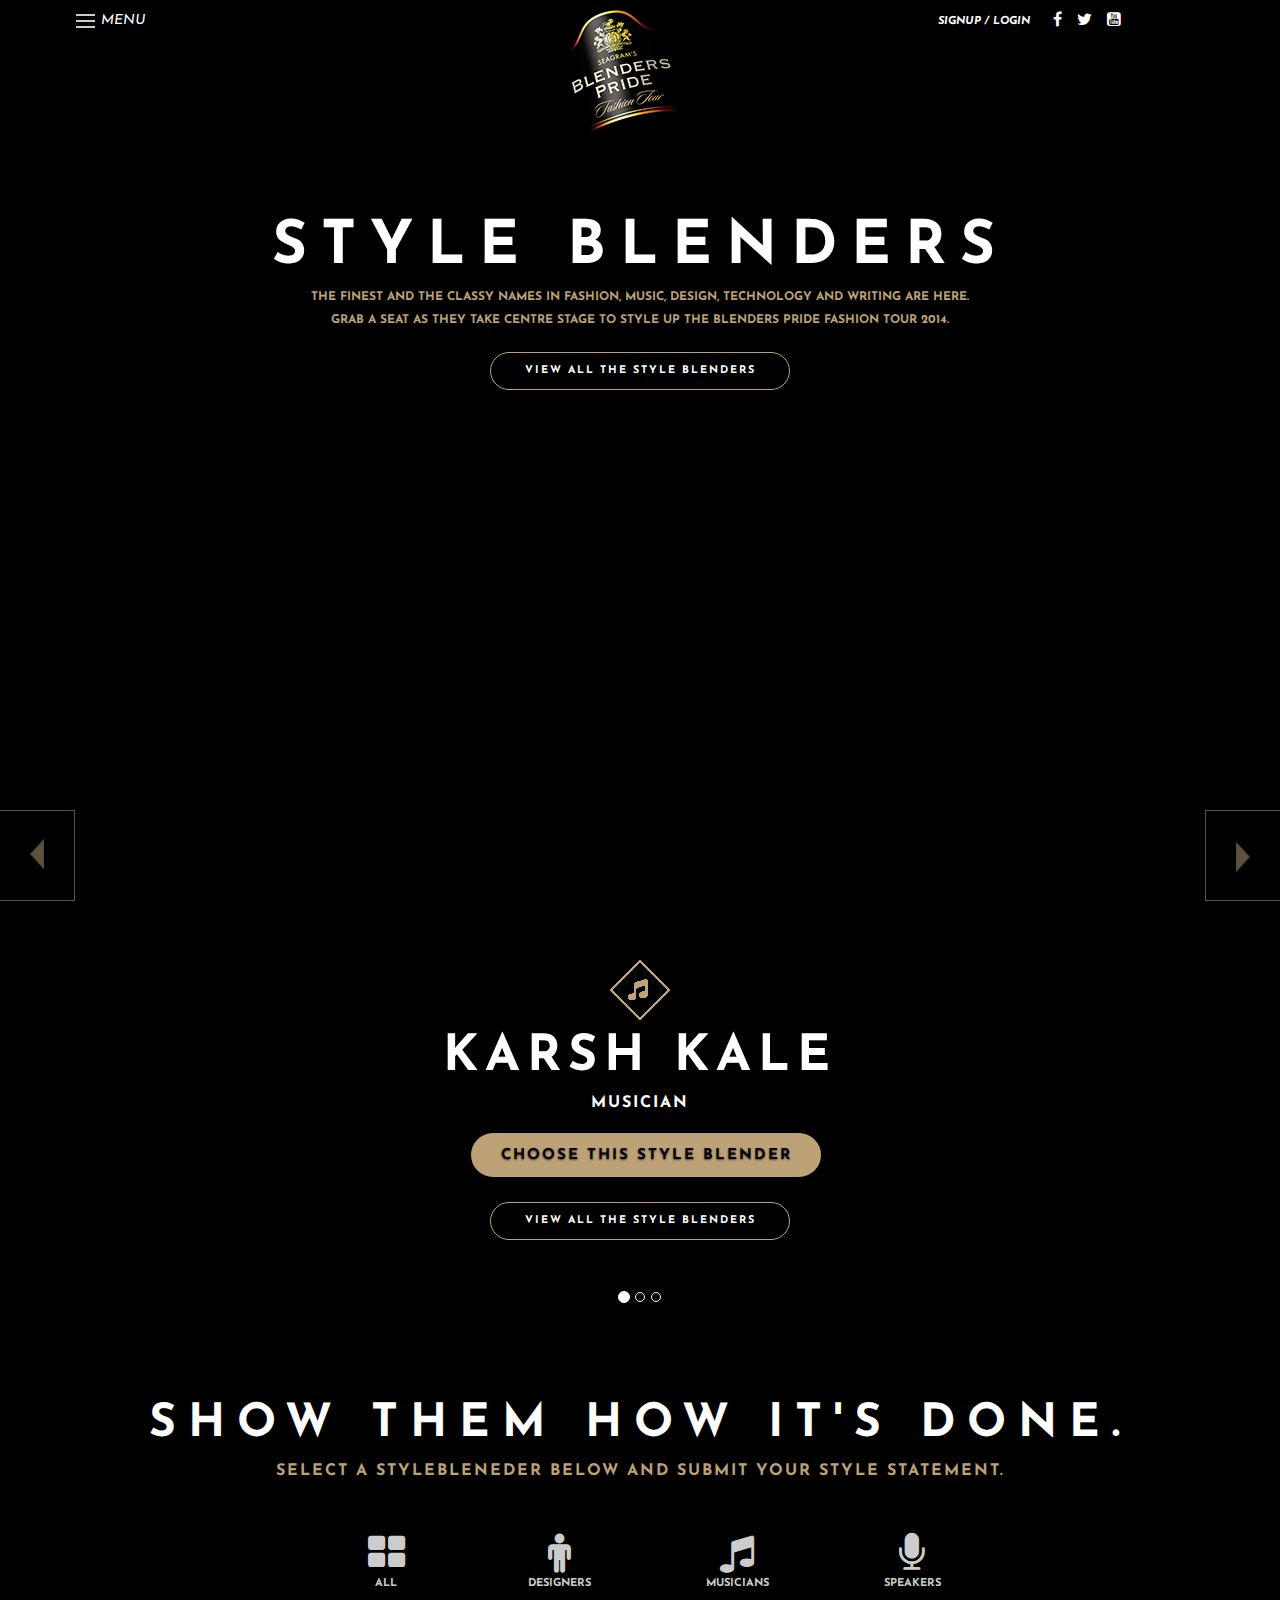
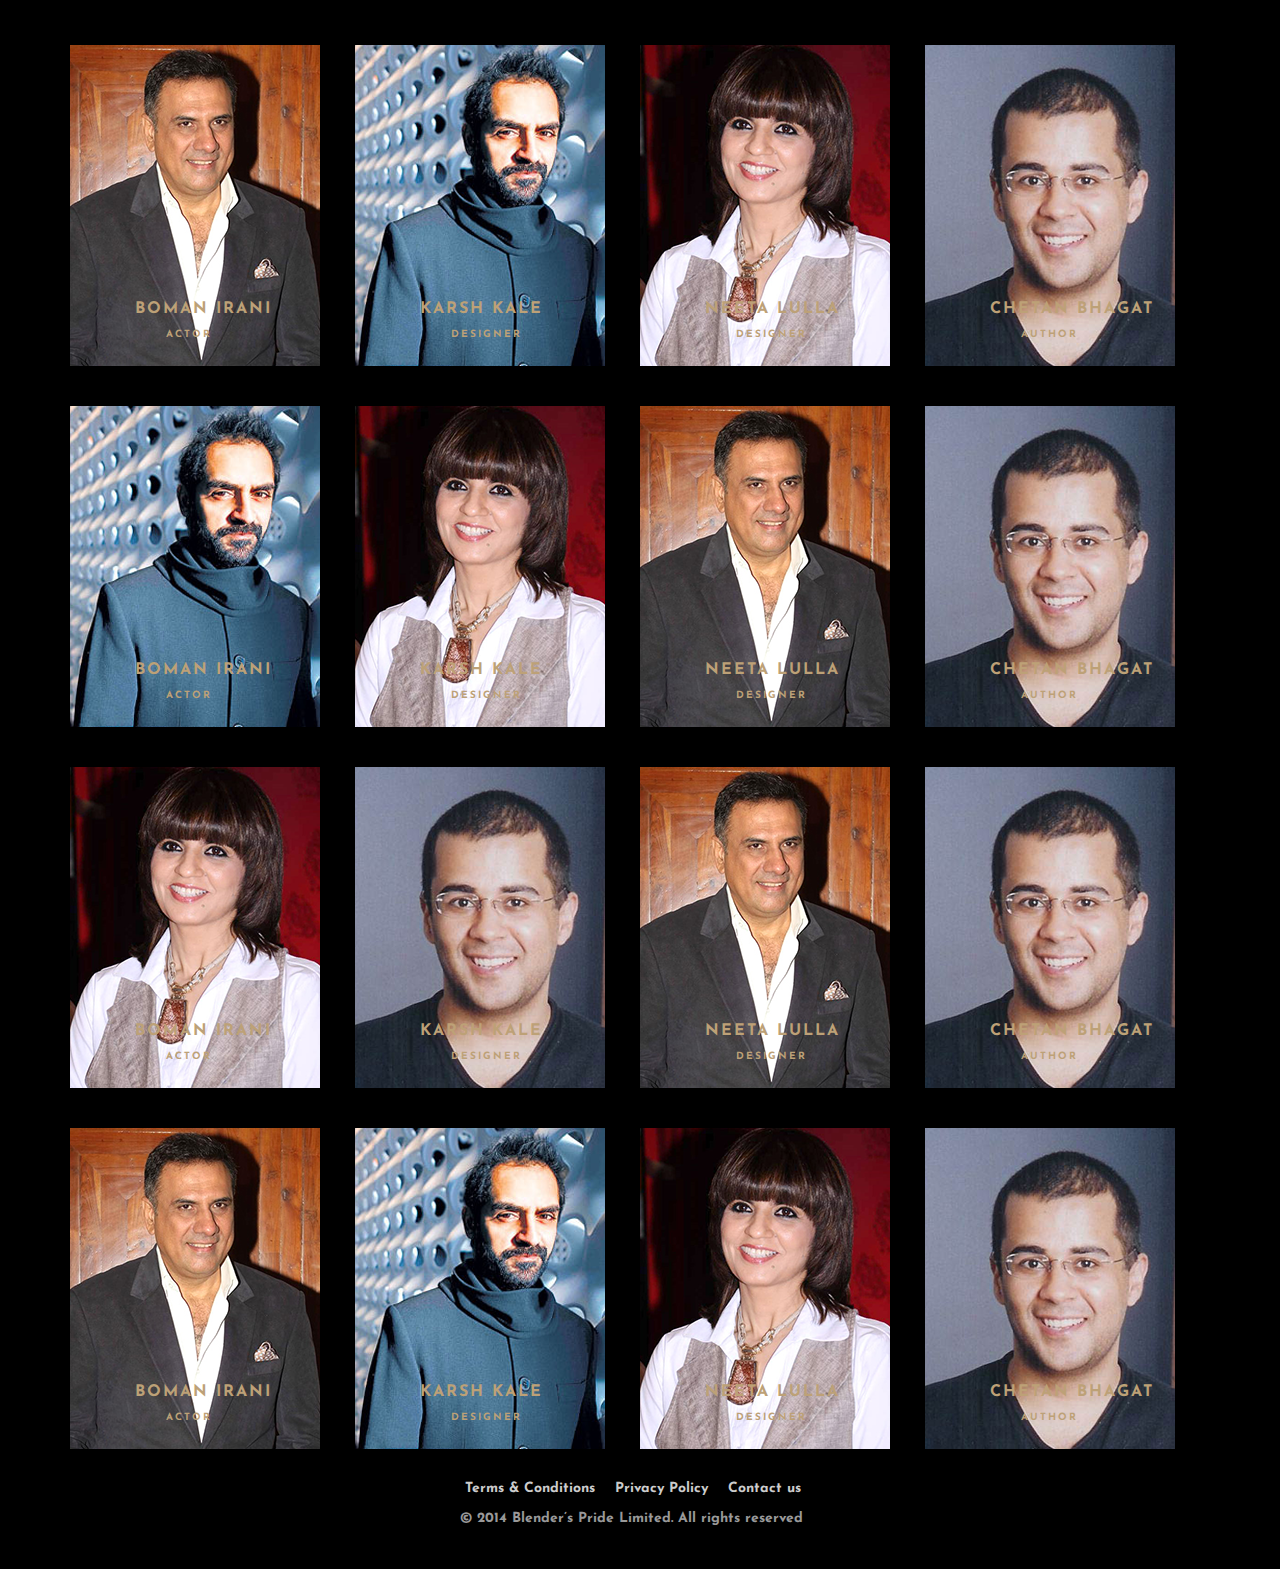
==== blender-style.html @ c4c76a10 "Commit1" ====
<!DOCTYPE html>
<html lang="en">

<head>
    <meta charset="utf-8">
    <meta http-equiv="X-UA-Compatible" content="IE=edge, chrome=1">
    <meta name="viewport" content="width=device-width, initial-scale=1">
    <meta name="description" content="">
    <meta name="author" content="">
    <link rel="shortcut icon" href="">
    <title>Blenders Pride - Blender Style</title>

    <!-- Bootstrap core CSS -->
    <link href="css/bootstrap.css" rel="stylesheet">
    <link href="css/style.css" rel="stylesheet">
    <link href="css/font-awesome.min.css" rel="stylesheet">
    <link href="css/font-awesome.css" rel="stylesheet">
  

    <!-- HTML5 shim and Respond.js IE8 support of HTML5 elements and media queries -->
    <!--[if lt IE 9]>
            <script src="https://oss.maxcdn.com/libs/html5shiv/3.7.2/html5shiv.js"></script>
            <script src="https://oss.maxcdn.com/libs/respond.js/1.4.2/respond.min.js"></script>
        <![endif]-->


    <link rel="stylesheet" type="text/css" href="css/component.css" />
   
</head>

<body>
  
        <div class="mid-content">
            <div class="container">
             <div class="row">
                        <div class="col-md-5">
                            <div class="menu" id="st-trigger-effects">
                                <button data-effect="st-effect-11" >
                                    <img src="img/menu.png"><i class="menu-text">menu</i>
                                </button>
                            </div>
    
    
    
    
                        </div>
                        <div class="col-md-3">
                            <div class="navbar-header">
    
                                <a class="navbar-brands" href="#">
                                    <img src="img/logo.png" alt="bootstrapwizard logo">
                                </a>
                            </div>
                        </div>
                        <div class="col-md-4 social-link">
                            <div class="signin">
                                <a href="#"><i>signup /</i></a>
                                <a href="#"><i>login</i></a>
    
                            </div>
                            <div class="social">
                                <a href="#"><i class="fa fa-facebook"></i></a> 
                                <a href="#"> <i class="fa fa-twitter"></i>
                                </a>
                                <a href="#"><i class="fa fa-youtube-square"></i></a> 
                            </div>
                        </div>
    
                    </div>
                <div class="content-center">
                    <h3>STYLE BLENDERS</h3>
                    <h5>The finest and the classy names in fashion, music, design, technology and writing are here.</h5>
                    <h5>Grab a seat as they take centre stage to style up the Blenders Pride Fashion Tour 2014.</h5>
                    <a href="#">
                        <div class="blend">
                            <p>VIEW ALL THE STYLE BLENDERS</p>
                        </div>
                    </a>
                </div>
            </div>
        </div>
       
        
         <header id="myCarousel" class="carousel slide">
        <!-- Indicators -->
        <ol class="carousel-indicators">
            <li data-target="#myCarousel" data-slide-to="0" class="active"></li>
            <li data-target="#myCarousel" data-slide-to="1"></li>
            <li data-target="#myCarousel" data-slide-to="2"></li>
        </ol>

        <!-- Wrapper for Slides -->
        <div class="carousel-inner">
            <div class="item active">
                <!-- Set the first background image using inline CSS below. -->
                <div class="fill" style="background-image: url('C:/xampp/htdocs/blender-master/img/bg3.jpg');"></div>
                <div class="carousel-caption">
                     <div class="blender-bottom">
                        <div class="music text-center">
                            <a href="#">
                                <img src="img/music.png" alt="">
                            </a>
                        </div>
                        <h5>karsh kale</h5>
                        <h6>Musician </h6>
                        
                        <a href="#">
                            <div class="style-text">

                                <p>choose this style blender</p>


                            </div>
                        </a>
                           <a href="#">
                        <div class="content-center blend">
                            <p>VIEW ALL THE STYLE BLENDERS</p>
                        </div>
                    </a>
                    </div>
                </div>
            </div>
            <div class="item">
                <!-- Set the second background image using inline CSS below. -->
                <div class="fill" style="background-image:url('C:/xampp/htdocs/blender-master/img/bg3.jpg');"></div>
                           <div class="carousel-caption">
                     <div class="blender-bottom">
                        <div class="music text-center">
                            <a href="#">
                                <img src="img/music.png" alt="">
                            </a>
                        </div>
                        <h5>karsh kale</h5>
                        <h6>Musician </h6>
                        
                     <a href="#">
                            <div class="style-text">

                                <p>choose this style blender</p>


                            </div>
                        </a>
                           <a href="#">
                        <div class="content-center blend">
                            <p>VIEW ALL THE STYLE BLENDERS</p>
                        </div>
                    </a>
                    </div>
                </div>
            </div>
            <div class="item">
                <!-- Set the third background image using inline CSS below. -->
                <div class="fill" style="background-image:url('C:/xampp/htdocs/blender-master/img/bg3.jpg');"></div>
                          <div class="carousel-caption">
                     <div class="blender-bottom">
                        <div class="music text-center">
                            <a href="#">
                                <img src="img/music.png" alt="">
                            </a>
                        </div>
                        <h5>karsh kale</h5>
                        <h6>Musician </h6>
                        
                      <a href="#">
                            <div class="style-text">

                                <p>choose this style blender</p>


                            </div>
                        </a>
                           <a href="#">
                        <div class="content-center blend">
                            <p>VIEW ALL THE STYLE BLENDERS</p>
                        </div>
                    </a>
                    </div>
                </div>
            </div>
        </div>

        <!-- Controls -->
        <a class="left carousel-control" href="#myCarousel" data-slide="prev">
            <img src="img/pre_button.png" class="pre-pos">
        </a>
        <a class="right carousel-control" href="#myCarousel" data-slide="next">
            <img src="img/next_button.png" class="next-pos">
        </a>

    </header>
        
<!--
            <div class="container">


                <div class="content-center">
             <div class="blender-bottom">
                        <div class="music text-center">
                            <a href="#">
                                <img src="img/music.png" alt="">
                            </a>
                        </div>
                        <h5>karsh kale</h5>
                        <h6>Musician </h6>
                        <h7>Get a live taste of style in music</h7>
                        <a href="#">
                            <div class="blenders-invite">

                                <p>choose this style blender</p>


                            </div>
                        </a>
                           <a href="#">
                        <div class="content-center blend">
                            <p>VIEW ALL THE STYLE BLENDERS</p>
                        </div>
                    </a>
                    </div>
                </div>


            </div>
-->

      
        <div class="space">

        </div>

        <div class="section tour">
            <div class="container">
                <div class="show">
                    <h3>show them how it's done.</h3>
                    <p>select a stylebleneder below and submit your style statement.</p>
     
                </div>

           <div class="row">
               <div class="col-md-12">
                   <div class="tabs">
                      <a href="#"> <i class="fa fa-th-large"><p class="icon-text">all</p></i></a>
                       <a href="#"> <i class="fa fa-male"><p class="icon-text">designers</p></i></a>
                       <a href="#"> <i class="fa fa-music"><p class="icon-text">musicians</p></i></a>
                       <a href="#"> <i class="fa fa-microphone"><p class="icon-text">speakers</p></i></a>
                   </div>
               </div>
           </div>
           <div class="row blender-img">
               <div class="col-md-3">
                    <a href="#"><img src="img/boman.png">
                     <h2>boman irani</h2><br>
                     <h3>actor</h3></a> 
               </div>
               <div class="col-md-3">
                   <a href="#"> <img src="img/karsh.png">
                     <h2>karsh kale</h2><br>
                       <h3>designer</h3></a>
               </div>
               <div class="col-md-3">
                   <a href="profile-page.html"> <img src="img/neeta.png">
                     <h2>neeta lulla</h2><br>
                       <h3>designer</h3></a>
               </div>
               <div class="col-md-3">
                   <a href="#"> <img src="img/chetan.png">
                     <h2>chetan bhagat</h2><br>
                       <h3>author</h3></a>
               </div>
           </div>
                     <div class="row blender-img">
               <div class="col-md-3">
                    <a href="#"><img src="img/karsh.png">
                     <h2>boman irani</h2><br>
                     <h3>actor</h3></a> 
               </div>
               <div class="col-md-3">
                   <a href="#"> <img src="img/neeta.png">
                     <h2>karsh kale</h2><br>
                       <h3>designer</h3></a>
               </div>
               <div class="col-md-3">
                   <a href="#"> <img src="img/boman.png">
                     <h2>neeta lulla</h2><br>
                       <h3>designer</h3></a>
               </div>
               <div class="col-md-3">
                   <a href="#"> <img src="img/chetan.png">
                     <h2>chetan bhagat</h2><br>
                       <h3>author</h3></a>
               </div>
           </div>
                     <div class="row blender-img">
               <div class="col-md-3">
                    <a href="#"><img src="img/neeta.png">
                     <h2>boman irani</h2><br>
                     <h3>actor</h3></a> 
               </div>
               <div class="col-md-3">
                   <a href="#"> <img src="img/chetan.png">
                     <h2>karsh kale</h2><br>
                       <h3>designer</h3></a>
               </div>
               <div class="col-md-3">
                   <a href="#"> <img src="img/boman.png">
                     <h2>neeta lulla</h2><br>
                       <h3>designer</h3></a>
               </div>
               <div class="col-md-3">
                   <a href="#"> <img src="img/chetan.png">
                     <h2>chetan bhagat</h2><br>
                       <h3>author</h3></a>
               </div>
           </div>
                     <div class="row blender-img">
               <div class="col-md-3">
                    <a href="#"><img src="img/boman.png">
                     <h2>boman irani</h2><br>
                     <h3>actor</h3></a> 
               </div>
               <div class="col-md-3">
                   <a href="#"> <img src="img/karsh.png">
                     <h2>karsh kale</h2><br>
                       <h3>designer</h3></a>
               </div>
               <div class="col-md-3">
                   <a href="#"> <img src="img/neeta.png">
                     <h2>neeta lulla</h2><br>
                       <h3>designer</h3></a>
               </div>
               <div class="col-md-3">
                   <a href="#"> <img src="img/chetan.png">
                     <h2>chetan bhagat</h2><br>
                       <h3>author</h3></a>
               </div>
           </div>
            </div>
        </div>


        <div class="footer">
            <div class="container">
                <div class="content-center footer-text">
                    <p> <a href="#">Terms & Conditions</a>
                        <a href="#">Privacy Policy</a> 
                        <a href="#">Contact us</a> 
                    </p>
                    <p class="comp-text">© 2014 Blender’s Pride Limited. All rights reserved</p>
                </div>
            </div>
        </div>
    </div>




    <!-- jQuery (necessary for Bootstrap's JavaScript plugins) -->
    <script src="js/jquery.min.js"></script>
    <!-- compiled and minified Bootstrap JavaScript -->
    <script src="js/bootstrap.min.js"></script>

    <script src="js/main.js"></script>

    <script src="js/classie.js"></script>
    <script src="js/sidebarEffects.js"></script>
    <!-- For the demo ad only -->
        <script src="slider_js/js/jquery.js"></script>

    <!-- Bootstrap Core JavaScript -->
    <script src="slider_js/bootstrap.min.js"></script>

    <!-- Script to Activate the Carousel -->
    <script>
    $('.carousel').carousel({
        interval: 5000 //changes the speed
    })
    </script>

</body>

</html>
---- css/style.css ----
@import url(http://fonts.googleapis.com/css?family=Josefin+Sans:100,300,400,600,700,100italic,300italic,400italic,600italic,700italic);
 .section {
    background: #000;
    background-size: cover;
    /*    border-bottom: 1px solid #aaa;*/
}

.section.intro {
    background: #000 url(../img/bg1.jpg) no-repeat fixed center center;
    background-size: cover;
}
.section.home {
    background: #000 url(../img/bg2.jpg) no-repeat fixed center center;
    background-size: cover;
}
.section.blenders {
    background: #000 url(../img/bg3.jpg) no-repeat fixed center center;
    background-size: cover;
}
.section.priyanka {
    background: #000 url(../img/bg4.jpg) no-repeat fixed center center;
    background-size: cover;
}
.section.tour {} .section.top {
    background: #000 url(../img/bg5.jpg) no-repeat fixed center center;
    background-size: cover;
}
.inspired {
    background: #000 url(../img/bg6.jpg) no-repeat fixed center center;
    background-size: cover;
}
.section.schedule {
    background: #000 url(../img/bg7.jpg) no-repeat fixed center center;
    background-size: cover;
}
.hyderabad {
    background: #000 url(../img/hyderabad.jpg) no-repeat fixed center center;
    background-size: cover;
}
.gurgaon {
    background: #000 url(../img/bg8.jpg) no-repeat fixed center center;
    background-size: cover;
}
.mumbai {
    background: #000 url(../img/mumbai.jpg) no-repeat fixed center center;
    background-size: cover;
}
.bangaluru {
    background: #000 url(../img/bangluru.jpg) no-repeat fixed center center;
    background-size: cover;
}
.kolkata {
    background: #000 url(../img/kolkata.jpg) no-repeat fixed center center;
    background-size: cover;
}
.profile-head {
    background: #000 url(../img/profile_head.png) no-repeat fixed center center;
    background-size: cover;
}
/*sohan css*/

.section.reset {
    background: #000 url(../img/background_image.png) no-repeat fixed center center;
    background-size: cover;
}
/*css end*/
.section.footer {
    height: 120px !important;
}
h1,
h2,
h4,
h6 {
    color: white;
    text-transform: uppercase;
    font-weight: 700;
}
h1 {
    font-size: 90px;
    letter-spacing: 15px;
    padding-bottom: 20px;
    color: #bda177;
}
h2 {} h4 {
    font-size: 20px;
    letter-spacing: 6px;
}
body {
    font-family: "Josefin Sans";
	background:black;
}
body a:hover {
    text-decoration: none;
}
.content-center {
    text-align: center;
}
.section.intro .content-center {
    text-align: center;
    padding: 14% 0;
}
.section.intro .scroll {
    position: relative;
    bottom: 20px;
    width: 100%;
    right: 0px;
}
a {
    color: #cccccc;
    text-decoration: none;
}
.nav > li > a {
    position: relative;
    display: block;
    padding: 10px 30px;
    font-weight: 700;
}
.nav > li > a:hover,
.nav > li > a:focus {
    text-decoration: none;
    background-color: transparent;
}
.signin {
    color: #ffffff;
    padding-top: 14px;
    font-size: 11px;
    font-family: "Josefin Sans";
    text-transform: uppercase;
    font-weight: 700;
}
.signin a {
    color: #ffffff;
    text-decoration: none;
}
.social a {
    color: #ffffff;
}
.section.home .contents {
    text-align: center;
}
.menu {
    padding-top: 10px;
    background: transparent;
}
.menu button {
    background: transparent;
    border: none;
    vertical-align: middle;
}
.menu-text {
    font-size: 14px;
    color: #fff;
    padding-left: 6px;
    font-family: "Josefin Sans";
    text-transform: uppercase;
    vertical-align: middle;
}
.contents h3 {
    font-size: 45.78px;
    padding-bottom: 20px;
    color: #fff;
    font-family: "Josefin Sans";
    text-transform: uppercase;
    font-weight: 700;
}
.contents h5 {
    font-size: 21.78px;
    padding-bottom: 10px;
    border-bottom: 2px solid #bda177;
    color: white;
    text-transform: uppercase;
    letter-spacing: 12px;
    /* font-weight: 700; */
}
.contents h6 {
    font-size: 17px;
    padding-bottom: 20px;
    border-bottom: 2px solid #bda177;
    color: white;
    text-transform: uppercase;
    font-weight: 700;
}
.contents .home-invite {
    background: #bda177;
    width: 253px;
    border-radius: 30px;
    position: relative;
    left: 50%;
    margin-left: -130px;
    margin-top: 20px;
    margin-bottom: 100px;
}
.contents .home-invite p {
    font-size: 15px;
    color: #000000;
    padding: 10px 10px 0px;
    text-transform: uppercase;
    font-weight: 700;
}
.style-text {
    background: #bda177;
    width: 350px;
    border-radius: 30px;
    position: relative;
    left: 28%;
    /* margin-left: -180px; */
    margin-top: 20px;
    /* margin-bottom: 100px; */
}
.blender-bottom .style-text p {
    font-size: 15px;
    color: #000000;
    padding: 12px 12px 11px;
    text-transform: uppercase;
    font-weight: 700;
}
.contents p {
    font-size: 12px;
    color: #bda177;
    text-transform: uppercase;
    font-weight: 700;
}
.section.home .collapse {
    display: block;
}
.mid-content {
    background: black;
}
.section.home .navbar-brands {} .navbar-header {
    padding-top: 10px;
}
.social-link {
    position: relative;
    right: -88px;
}
.mid-content h3 {
    color: #fff;
    font-size: 60px;
    font-family: "Josefin Sans";
    text-transform: uppercase;
    font-weight: 700;
    letter-spacing: 14px;
}
.mid-content .content-center {
    text-align: center;
    margin-top: 80px;
}
.mid-content h5 {
    color: #bda177;
    font-size: 12px;
    font-family: "Josefin Sans";
    text-transform: uppercase;
    font-weight: 700;
}
.mid-content .blend {
    background: #000;
    width: 300px;
    border-radius: 30px;
    position: relative;
    left: 50%;
    margin-left: -150px;
    margin-top: 25px;
    border: 1px solid #bda177;
    margin-bottom: 50px;
}
.mid-content p {
    font-size: 10.66px;
    color: #fff;
    padding: 10px 0px 0px;
    text-transform: uppercase;
    font-weight: 700;
    letter-spacing: 2px;
}
.blender-bottom h5 {
    font-size: 50px;
    color: #fff;
    text-transform: uppercase;
    text-align: center;
    font-weight: 700;
    letter-spacing: 7px;
}
.blender-bottom h6 {
    font-size: 16px;
    color: #fff;
    text-transform: uppercase;
    text-align: center;
    font-weight: 700;
    letter-spacing: 2px;
}
.blender-bottom h7 {
    font-weight: 700;
    font-size: 12px;
    color: #bda177;
    text-transform: uppercase;
    position: relative;
    top: 35px;
    letter-spacing: 2px;
}
.blenders .blenders-invite {
    background: #bda177;
    width: 429px;
    border-radius: 30px;
    position: relative;
    left: 50%;
    margin-left: -217px;
    margin-top: 50px;
    font-weight: 700;
}
.blenders .blenders-invite p {
    font-size: 15px;
    color: #000000;
    padding: 10px 10px;
    text-transform: uppercase;
    font-weight: 700;
}
.blender-bottom {
    padding-top: 300px;
}
.content-priya {
    position: relative;
    margin-top: 169px;
}
.content-priya h4 {
    font-size: 46px;
    text-transform: uppercase;
    color: #fff;
    padding-bottom: 10px;
    border-bottom: 2px solid #bda177;
}
.section.priyanka .content-priya h6 {
    font-size: 16px;
    text-transform: uppercase;
    color: #fff;
    border-top: 2px solid #bda177;
    letter-spacing: 2px;
    padding-top: 20px;
}
.play {
    padding-bottom: 15px;
    padding-top: 15px;
}
.social {
    color: #fff;
    font-size: 16px;
    position: absolute;
    top: 10px;
    left: 130px;
    letter-spacing: 5px;
}
.follow .gold {
    color: #bda177;
}
.follow h5 {
    text-align: center;
    color: white;
    text-transform: uppercase;
    font-size: 26px;
    letter-spacing: 2px;
    font-weight: 300;
}
.follows .gold {
    color: #bda177;
}
.follows h5 {
    text-align: center;
    color: white;
    text-transform: uppercase;
    font-size: 36px;
    letter-spacing: 2px;
    font-weight: 300;
}
.follows p {
    text-align: center;
    color: white;
    text-transform: uppercase;
    font-size: 18px;
    letter-spacing: 2px;
    font-weight: 300;
}
.top-pad {
    padding-top: 30px;
}
.carousel,
.item,
.active {
    height: 100%;
}
.carousel-inner {
    height: 100%;
}
/* Background images are set within the HTML using inline CSS, not here */

.fill {
    width: 100%;
    height: 100%;
    background-position: center;
    -webkit-background-size: cover;
    -moz-background-size: cover;
    background-size: cover;
    -o-background-size: cover;
}
p.fa.fa-instagram {
    font-size: 20px;
    color: #bda177;
    padding-top: 30px;
    position: relative;
    right: 77px;
}
p.fa.fa-instagram .text {
    color: white;
    text-transform: uppercase;
    font-size: 16px;
    padding-left: 10px;
    vertical-align: middle;
    font-family: "Josefin Sans";
    font-weight: 700;
}
p.fa.fa-facebook {
    font-size: 20px;
    color: #bda177;
    padding-top: 30px;
    position: relative;
    right: 126px;
}
p.fa.fa-facebook .text {
    color: white;
    text-transform: uppercase;
    font-size: 16px;
    padding-left: 10px;
    vertical-align: middle;
    font-family: "Josefin Sans";
    font-weight: 700;
}
p.fa.fa-twitter {
    font-size: 20px;
    color: #bda177;
    padding-top: 30px;
    position: relative;
    right: 126px;
}
p.fa.fa-twitter .text {
    color: white;
    text-transform: uppercase;
    font-size: 16px;
    padding-left: 10px;
    vertical-align: middle;
    font-family: "Josefin Sans";
    font-weight: 700;
}
.section.tour .social-like {
    text-align: center;
}
.instagram .panel {
    margin-bottom: 20px;
    background-color: #000;
    width: 310px;
    height: 421px;
    background: transparent;
}
.instagram .panel-body {
    padding: 15px;
    color: white;
    width: 310px;
    height: 421px;
}
.twitter .panel {
    border: none;
    margin-bottom: 20px;
    background-color: #fff;
    border-radius: 0px;
}
.twitter .panel-body {
    padding: 15px;
    color: #000;
    width: 310px;
    height: 421px;
}
.twitter .panel-heading {
    background: #000;
    padding: 16px 15px;
    border-bottom: 0px solid transparent;
    border-top-left-radius: 0px;
    border-top-right-radius: 0px;
}
.top h5 {
    padding-top: 20px;
    text-align: center;
    color: white;
    text-transform: uppercase;
    font-size: 32px;
    letter-spacing: 2px;
}
.top-share {
    background: #bda177;
    width: 346px;
    border-radius: 30px;
    position: relative;
    left: 50%;
    margin-left: -175px;
    margin-top: 25px;
    font-weight: 700;
    margin-bottom: 70px;
}
.top-share p {
    font-size: 15px;
    color: #000000;
    padding: 10px 10px;
    text-transform: uppercase;
    font-weight: 700;
    text-align: center;
}
.col1 .panel {
    margin-bottom: 20px;
    border: none;
    background-color: #fff;
}
.col1 .panel-body {
    padding: 0px;
}
.col1 .panel-heading {
    width: 100%;
    background: #fff;
    height: 48px;
    padding: 0px 0px;
    border-bottom: 0px solid transparent;
    border-top-left-radius: 0px;
    border-top-right-radius: 0px;
}
.col1 .panel-footer {
    background-color: #f5f5f5;
    border-top: 0px solid #ddd;
    border-bottom-right-radius: 0px;
    border-bottom-left-radius: 0px;
    font-size: 15px;
    color: #a9a9a9;
    letter-spacing: 0px;
    width: 100%;
    padding: 0px;
}
.panel-footer .i {
    border-left: 1px solid #000;
}
.circular {
    width: 40px;
    height: 40px;
    border-radius: 150px;
    -webkit-border-radius: 50px;
    -moz-border-radius: 150px;
    margin-left: 10px;
    margin-top: 4px;
}
.top-text {
    padding-left: 10px;
    font-size: 12.65px;
    font-weight: 700;
}
.rect {
    position: absolute;
    right: 15px;
}
.rect2 {
    /* padding-left: 56px; */
    position: absolute;
    right: 14px;
}
.body-text p {
    text-align: center;
    font-size: 13.5px;
    font-weight: 700;
    padding-left: 10px;
    padding: 10px 20px 34px;
}
.foot-text {
    background: transparent;
    width: 253px;
    border-radius: 30px;
    position: relative;
    left: 50%;
    margin-left: -130px;
    margin-top: 25px;
    border: 1px solid #bda177;
    margin-bottom: 66px;
}
.foot-text p {
    font-size: 10.66px;
    color: #fff;
    padding: 10px 37px 0px 36px;
    text-transform: uppercase;
    font-weight: 700;
    letter-spacing: 5px;
}
.content-center h4 {
    font-size: 46px;
    font-weight: 700;
    text-align: center;
    letter-spacing: 2px;
}
.inspired-win {
    background: #bda177;
    width: 240px;
    border-radius: 30px;
    position: relative;
    left: 55%;
    margin-left: -175px;
    margin-top: 35px;
    font-weight: 700;
}
.inspired-win p {
    font-size: 15px;
    color: #000000;
    padding: 10px 10px;
    text-transform: uppercase;
    font-weight: 700;
}
.inspired-text {
    padding: 14% 0;
}
.back-top {
    font-size: 10.66px;
    letter-spacing: 5px;
    color: #fff;
    text-transform: uppercase;
    position: absolute;
    padding-top: 42px;
    left: 46%;
}
.footer-text {
    padding: 30px;
}
.footer-text p {
    font-size: 14px;
    font-weight: 700;
}
.footer-text a {
    padding-right: 15px;
}
.comp-text {
    color: #999;
    margin-left: -18px;
}
.footer {
    background: black;
}
.intro h4 {
    font-size: 20px;
    letter-spacing: 6px;
}
.space {
    background: #000;
    height: 40px;
}
.col1 .panel-footer a {
    border-left: 1px solid #ccc;
    padding: 10px;
    display: inline-block;
    letter-spacing: normal;
}
.col1 .panel-footer a:hover,
a:focus {
    color: #676767;
}
.show h3 {
    text-align: center;
    color: #fff;
    font-size: 46px;
    font-family: "Josefin Sans";
    text-transform: uppercase;
    font-weight: 700;
    letter-spacing: 12px;
}
.show p {
    text-align: center;
    color: #bda177;
    font-size: 16px;
    font-family: "Josefin Sans";
    text-transform: uppercase;
    font-weight: 700;
    letter-spacing: 2px;
}
.tabs {
    text-align: center;
    font-size: 40px;
    color: #ccc;
    margin-top: 25px;
    margin-right: 50px;
}
i.fa.fa-male {
    /* width: 0px; */
    /* height: 60px; */
    /* padding: 16px 24px; */
    padding: 15px 16px 4px 16px;
}
i.fa.fa-music {
    /* width: 0px; */
    /* height: 60px; */
    /* padding: 16px 24px; */
    padding: 15px 16px 4px 16px;
}
i.fa.fa-th-large {
    /* width: 0px; */
    /* height: 60px; */
    /* padding: 16px 24px; */
    padding: 15px 24px 4px 24px;
}
i.fa.fa-microphone {
    /* width: 0px; */
    /* height: 60px; */
    /* padding: 16px 24px; */
    padding: 15px 16px 4px 16px;
}
i.fa.fa-male:hover {
    border: 1px solid #bda177;
    /* width: 0px; */
    /* height: 60px; */
    /* padding: 16px 24px; */
    padding: 15px 16px 4px 16px;
}
i.fa.fa-music:hover {
    border: 1px solid #bda177;
    /* width: 0px; */
    /* height: 60px; */
    /* padding: 16px 24px; */
    padding: 15px 16px 4px 16px;
}
i.fa.fa-th-large:hover {
    border: 1px solid #bda177;
    /* width: 0px; */
    /* height: 60px; */
    /* padding: 16px 24px; */
    padding: 15px 24px 4px 24px;
}
i.fa.fa-microphone:hover {
    border: 1px solid #bda177;
    /* width: 0px; */
    /* height: 60px; */
    /* padding: 16px 24px; */
    padding: 15px 16px 4px 16px;
}
.tabs .icon-text {
    color: #ccc;
    font-size: 11px;
    text-transform: uppercase;
    font-weight: 700;
    font-family: "Josefin Sans";
    padding-top: 5px;
}
.tabs .icon-text:hover {
    color: #bda177;
    font-size: 11px;
    text-transform: uppercase;
    font-weight: 700;
    font-family: "Josefin Sans";
    padding-top: 5px;
}
.tabs a {
    padding-left: 70px;
}
.blender-img {
    margin-top: 40px;
    width: 100%;
    position: relative;
}
.blender-img h2 {
    text-align: center;
    color: #bda177;
    font-size: 16px;
    text-transform: uppercase;
    font-weight: 700;
    font-family: "Josefin Sans";
    letter-spacing: 2px;
    position: absolute;
    bottom: 38px;
    left: 80px;
}
.blender-img h3 {
    text-align: center;
    color: #bda177;
    font-size: 10px;
    text-transform: uppercase;
    font-weight: 700;
    font-family: "Josefin Sans";
    letter-spacing: 2px;
    position: absolute;
    bottom: 16px;
    left: 111px;
}
.blender-bottom .blend {
    background: transparent;
    width: 300px;
    border-radius: 30px;
    position: relative;
    left: 50%;
    margin-left: -150px;
    margin-top: 25px;
    border: 1px solid #bda177;
    margin-bottom: 50px;
}
.blender-bottom p {
    font-size: 10.66px;
    color: #fff;
    padding: 10px 0px 0px;
    text-transform: uppercase;
    font-weight: 700;
    letter-spacing: 2px;
}
.next-pos {
    position: absolute;
    top: 40%;
    right: 0%;
}
.pre-pos {
    position: absolute;
    top: 40%;
    left: 0%;
}
/*sohan css*/

.input-content input {
    height: 34px;
    width: 360px;
    border: 1px solid #bda177;
    background: 111111;
    padding: 19px;
    font-size: 17px;
    margin: 8px;
}
.margin1 {
    margin-top: 52px;
}
.col-md-6-pad button {
    border-radius: 30px;
    background: #bda177;
    border: #bda177;
    width: 98px;
    font-size: 19px;
    color: black;
    font-weight: 700;
}
.color-p1 h3 {
    margin-top: 50px;
    margin-bottom: 50px;
    color: #bda177;
}
.button-content {
    padding-left: 90px;
}
.col-md-6-pad1 {
    position: absolute;
    right: -36px;
    font-size: 16px;
    color: white;
    font-weight: 600;
}
.col-md-6-pad {
    padding-left: 70px;
}
.row-margin {
    margin-top: 20px;
}
.home-invite {
    background: #000000;
    border: 1px solid #ffffff;
    width: 350px;
    border-radius: 30px;
    position: relative;
    left: 50%;
    margin-left: -190px;
    margin-top: 20px;
    margin-bottom: 10px;
}
.home-invite p {
    font-size: 18px;
    color: #ffffff;
    text-transform: uppercase;
    font-weight: 600;
}
.home-invite p i {
    background: white;
    height: 30px;
    width: 30px;
    -moz-border-radius: 50px;
    -webkit-border-radius: 50px;
    border-radius: 50px;
    padding: 7px 9px;
    color: #000000;
    margin-left: 29px;
    margin-right: 42px;
    font-size: 20px;
    position: relative;
    top: 4px;
}
.content-newacc p {
    color: white;
    text-align: center;
    font-size: 16px;
    padding-top: 40px;
    margin-bottom: 31px;
    font-weight: 600;
}
.follow1 h5 {
    text-align: center;
    color: white;
    text-transform: uppercase;
    font-size: 26px;
    letter-spacing: 2px;
    font-weight: 800;
}
.follow1 h4 {
    font-size: 20px;
    letter-spacing: 3px;
}
.pad1 {
    padding: 54px;
}
.col-md-3.col1.posts {
float: none;
margin-bottom: 0px;
}

/*css end*/

.profile-back {
    background-color: #000;
}
.profile-img {
    margin-top: 100px;
}
.profile-img .prof-mini {
    position: relative;
    left: 115px;
    bottom: 74px;
}
.profile-text {
    margin-top: 100px;
}
.profile-text h3 {
    font-size: 36px;
    color: #fff;
    text-transform: uppercase;
    letter-spacing: 2px;
    padding: 0px 32px;
}
.profile-text .profile-edit {
    background: transparent;
    width: 300px;
    padding: 10px;
    border: 2px solid #bda177;
    text-align: center;
}
.profile-text .profile-image {
    background: transparent;
    width: 243px;
    padding: 10px;
    border: 2px solid #bda177;
    text-align: center;
    margin-left: 48px;
}
.profile-text.profile-edit h5 {
    color: #bda177;
    font-size: 14px;
    position: absolute;
    text-transform: uppercase;
    letter-spacing: 2px;
}
.profile-text h5 {
    font-size: 18px;
    color: #bda177;
    text-transform: uppercase;
    letter-spacing: 2px;
    padding: 0px 32px;
}
.profile-text.profile-image h5 {
    color: #bda177;
    font-size: 14px;
    position: absolute;
    text-transform: uppercase;
    letter-spacing: 2px;
}
.profile-edit .profile-textarea {
    margin: 0px;
    height: 198px;
    width: 244px;
    background: transparent;
    color: #fff;
}
.profile-edit .profile-submit {
    margin-top: 10px;
    border-radius: 30px;
    background: #bda177;
    border: #bda177;
    width: 120px;
    font-size: 19px;
    color: black;
    text-transform: uppercase;
}
.profile-edit .profile-cancel {
    margin-top: 10px;
    border-radius: none;
    background: transparent;
    border: none;
    width: 98px;
    font-size: 19px;
    color: #bda177;
    text-transform: uppercase;
    margin-bottom: 10px;
}
.profile-image .profile-submit {
    margin-top: 10px;
    border-radius: 30px;
    background: #bda177;
    border: #bda177;
    width: 120px;
    font-size: 19px;
    color: black;
    text-transform: uppercase;
}
.profile-image .profile-cancel {
    margin-top: 10px;
    border-radius: none;
    background: transparent;
    border: none;
    width: 98px;
    font-size: 19px;
    color: #bda177;
    text-transform: uppercase;
}
.profile-text p {
    text-align: justify;
    font-size: 12px;
    line-height: 20px;
    padding: 0px 0px 14px 32px;
    text-transform: uppercase;
    color: #bda177;
    -webkit-font-smoothing: antialiased;
    -moz-osx-font-smoothing: grayscale;
    font-weight: 300;
}
.profile-text .style-text p {
    font-size: 15px;
    color: #000000;
    padding: 12px 65px 11px;
    text-transform: uppercase;
    font-weight: 700;
}
.profile-text .style-text {
    background: #bda177;
    width: 350px;
    border-radius: 30px;
    position: relative;
    left: 5%;
    /* margin-left: -180px; */
    margin-top: 20px;
    /* margin-bottom: 100px; */
}
.profile-image span {
    background: #bda177;
    height: 47px;
    text-transform: uppercase;
    width: 50px;
    border-radius: 25px;
    font-size: 21px;
    padding: 8px;
    position: absolute;
    left: 38px;
    top: 155px;
}
.icon-images img {
    padding-right: 5px;
}
.schedule-head h5 {
    padding-top: 10px;
    font-size: 45.78px;
    color: #fff;
    font-family: "Josefin Sans";
    text-transform: uppercase;
    font-weight: 700;
    letter-spacing: 2px;
}
.schedule-head h4 {
    font-size: 60px;
    padding-bottom: 20px;
    color: #bda177;
    font-family: "Josefin Sans";
    text-transform: uppercase;
    font-weight: 700;
    letter-spacing: 2px;
}
.icon-sche i.fa.fa-music {
    color: #bda177;
    font-size: 20px;
    padding: 0px 8px 0px 0px;
}
.icon-sche i.fa.fa-music:hover {
    text-decoration: none;
    background: transparent;
    border: none;
}
.icon-sche i.fa.fa-microphone {
    color: #bda177;
    font-size: 20px;
    padding: 0px 8px 0px 0px;
}
.icon-sche i.fa.fa-microphone:hover {
    text-decoration: none;
    background: transparent;
    border: none;
}
.icon-sche .name-icon {
    padding-left: 4px;
    font-size: 14px;
    color: #fff;
    font-family: "Josefin Sans";
    text-transform: uppercase;
    vertical-align: middle;
    vertical-align: middle;
}
.label-text span {
    background: #bda177;
    height: 50px;
    width: 56px;
    color: #000;
    font-size: 12px;
    padding: 0px 14px;
    text-transform: uppercase;
    font-weight: 700;
}
.col-md-3.label-text {
    padding: 8px;
}
.label-text i {
    color: #fff;
    padding-left: 6px;
    font-size: 10px;
    text-transform: uppercase;
}
 .icon-head {
    padding-bottom: 20px; 
    padding-top: 20px;
}
.city-head{
padding-top: 60px;
}
.city-head h4 {
    color: white;
    text-transform: uppercase;
    font-size: 40px;
    letter-spacing: 2px;
    font-weight: 300;
    letter-spacing: 2px;
}
.city-head h5 {
    color: #bda177;
    font-size: 13px;
    font-family: "Josefin Sans";
    text-transform: uppercase;
    letter-spacing: 4px;
    font-weight: 400;
}
.label-texts span {
    background: #bda177;
    height: 50px;
    width: 56px;
    color: #000;
    font-size: 12px;
    padding: 2px 20px;
    text-transform: uppercase;
    font-weight: 700;
}
.hyderabd-text.label-texts {
    border: 1px solid #bda177;
    width: 71px;
    height: 88px;
    padding:  0px 2px 0px 0px;
}

.hyderabd-text.label-texts p {
    text-align: center;
    color: #fff;
    text-transform: uppercase;
    font-size: 15px;
    padding-top: 8px;
}
.hyderabd-text.label-texts i{
font-size:26px;
    color:#bda177;
}

.hyderabad-name .name-icon {
    font-size: 17px;
    color: #fff;
    text-transform: uppercase;
    font-weight: 400;
    letter-spacing: 2px;
}
.hyderabad-name {
    padding-top: 12px;
    padding-bottom: 14px;
}


.label-texts {
    margin: 14px;
}
.profile-pic{
width: 170px;
height: 150px;
border-radius: 300px;
    float:right;
}
.profile-details h4{
color:#fff;
   font-size: 39px; 
}
.profile-details .id-text{
color:#fff;
   font-size: 10px; 
    text-transform: uppercase;
    letter-spacing: 2px;
    padding-left:10px;
    font-weight: 700;
}
.profile-details .location-text{
color:#fff;
   font-size: 10px; 
    text-transform: uppercase;
    letter-spacing: 2px;
    padding-left:15px;
    font-weight: 700;
    
}
.border-line{
bord
}
.edit-pro{
color:#bda177;
   font-size: 10px; 
    text-transform: uppercase;
    letter-spacing: 2px;
    font-weight: 700;
    border-top: 1px solid #bda177;
   padding: 2px 173px 0px 0px;
    
    
}
.count-num {
    border-radius: 1px solid;
    border-radius: 62px;
    width: 100px;
    height: 100px;
    background: transparent;
    border: 3px solid #ccc;
    padding: 5px 11px 0px;
    margin-left: 50px;
}
.count-num h4{

color:#fff;
    font-size:49.69px;
    
}
.social-pro p{
font-size: 16px;
    color:#fff;
    text-transform: uppercase;
    letter-spacing: 2px;
    font-weight: 700;
    padding-top: 10px;
}
.count-num h6{

color:#fff;
    font-size:9px;
    text-transform: uppercase;
    letter-spacing: 2px;
    text-align: center;
    margin-top: -8px;
}
.social-icon i {
    background: #bda177;
    height: 45px;
    width: 45px;
    border-radius: 30px;
    font-size: 26px;
    padding: 11px 0px 0px 12px;
}
.plus {
    background: transparent;
    height: 45px;
    width: 45px;
    border-radius: 30px;
    font-size: 26px;
    padding: 11px 0px 0px 12px;
    border:1px solid #ccc;
}
.pro-head h6{
    padding-top: 15px;
 text-transform: uppercase;
    letter-spacing: 2px;
font-size:14px;
    color:#bda177;
    
}
.pro-head h4{
    padding-top: 15px;
 text-transform: uppercase;
    letter-spacing: 8px;
font-size:49px;
    color:#fff;
    font-weight: 300;
    
}
.karsh-img{
border-radius: 100px;
height: 100px;
}
.pro-karsh p{
text-transform: uppercase;
font-size:12px;
    color:#bda177;
    letter-spacing: 2px;
    
}
.pro-data h5{
    font-size:12px;
    text-transform: uppercase;
    color:#bda177;
    letter-spacing: 2px;

}
.pro-data p{
    font-size:14px;
    text-transform: none;
    color:#fff;
    letter-spacing: 2px;
    font-weight: 300;

    
}
.approve{

padding-top:25px;
    float:right;

}
.pro-desc{
    padding-top:25px;
border-top: 1px solid #bda177;
border-bottom: 1px solid #bda177;
    padding-bottom:25px;
}
.pro-desc2{
    padding-top:25px;

border-bottom: 1px solid #bda177;
    padding-bottom:25px;
}

.contents-content p
{
   color: white;
font-size: 16px;
}


.contents-rest h3 {
font-size: 30px;
padding-bottom: 30px;
padding-top: 30px;
color: #bda177;
font-family: "Josefin Sans";
text-transform: uppercase;
font-weight: 600;
letter-spacing: 6px;
}


.contents-rest h5 {
font-size: 13.45;
color: white;
text-transform: uppercase;
font-weight: 600;
padding-bottom: 15px;
}

.content-button
{
    padding:15px;
}
.content-button button
{
    border-radius: 30px;
background: #bda177;
border: #bda177;
width: 98px;
font-size: 19px;
color: black;
font-weight: 700;
}

input:focus
{
outline-color: #D98C19;
}

.footer-text1 p {
font-size: 14px;
font-weight: 700;
}

.clr-gold
{
    COLOR: #bda177;
}

.pading1
{
    padding-top: 30px;

}
 .contents1 h3
{
text-transform: uppercase;
text-align: center;
color: #bda177;
font-size: 41.75px;
letter-spacing: 6px;
}
.content-button1 a button {
border-radius: 30px;
background: #bda177;
border: #bda177;
width: 209px;
font-size: 19px;
color: black;
font-weight: 700;
padding: 5px;
}
input.lockicon {
padding-left: 36px;
background: #000 url("../img/lock.jpg") 7px no-repeat;
}
---- css/component.css ----
*,
*:after,
*::before {
	-moz-box-sizing: border-box;
	box-sizing: border-box;
}

html,
body,
.st-container,
.st-pusher,
.st-content {
	height: 100%;
}

.st-content {
	

}

.st-content,
.st-content-inner {
	position: relative;
}

.st-container {
	position: relative;
	overflow: hidden;
}

.st-pusher {
	position: relative;
	left: 0;
	z-index: 99;
	height: 100%;
	-webkit-transition: -webkit-transform 0.5s;
	transition: transform 0.5s;
}

.st-pusher::after {
	position: absolute;
	top: 0;
	right: 0;
	width: 0;
	height: 0;
	background: rgba(0,0,0,0.2);
	content: '';
	opacity: 0;
	-webkit-transition: opacity 0.5s, width 0.1s 0.5s, height 0.1s 0.5s;
	transition: opacity 0.5s, width 0.1s 0.5s, height 0.1s 0.5s;
}

.st-menu-open .st-pusher::after {
	width: 100%;
	height: 100%;
	opacity: 1;
	-webkit-transition: opacity 0.5s;
	transition: opacity 0.5s;
}

.st-menu {
	position: absolute;
	top: 0;
	left: 0;
	z-index: 100;
	visibility: hidden;
	width: 300px;
	height: 100%;
	background: #000000;
	-webkit-transition: all 0.5s;
	transition: all 0.5s;
}

.st-menu::after {
	position: absolute;
	top: 0;
	right: 0;
	width: 100%;
	height: 100%;
	background: rgba(0,0,0,0.2);
	content: '';
	opacity: 1;
	-webkit-transition: opacity 0.5s;
	transition: opacity 0.5s;
}

.st-menu-open .st-menu::after {
	width: 0;
	height: 0;
	opacity: 0;
	-webkit-transition: opacity 0.5s, width 0.1s 0.5s, height 0.1s 0.5s;
	transition: opacity 0.5s, width 0.1s 0.5s, height 0.1s 0.5s;
}

/* content style */

.st-menu ul {
	margin: 0;
	padding: 0;
	list-style: none;
}

.st-menu h2 {
	margin: 0;
	padding: 1em;
	
	text-shadow: 0 0 1px rgba(0,0,0,0.1);
	font-weight: 300;
	font-size: 2em;
}

.st-menu ul li a {
	display: block;
	padding: 1em 1em 1em 1.2em;
	outline: none;
	box-shadow: inset 0 -1px #ccc;
	color: #fff;
	text-transform: uppercase;
	text-shadow: 0 0 1px rgba(255,255,255,0.1);
	letter-spacing: 1px;
	font-weight: 400;
	-webkit-transition: background 0.3s, box-shadow 0.3s;
	transition: background 0.3s, box-shadow 0.3s;
}

.st-menu ul li:first-child a {
	box-shadow: inset 0 -1px #ccc, inset 0 1px #ccc;
}

.st-menu ul li a:hover {
	background: #ccc;
	box-shadow: inset 0 -1px rgba(0,0,0,0);
	color: #fff;
}

/* Individual effects */


/* Effect 11: Scale and rotate pusher */

.st-effect-11.st-container {
	-webkit-perspective: 1500px;
	perspective: 1500px;
}

.st-effect-11 .st-pusher {
	-webkit-transform-style: preserve-3d;
	transform-style: preserve-3d;
}

.st-effect-11.st-menu-open .st-pusher {
	-webkit-transform: translate3d(100px, 0, -600px) rotateY(-20deg);
	transform: translate3d(100px, 0, -600px) rotateY(-20deg);
}

.st-effect-11.st-menu {
	opacity: 1;
	-webkit-transform: translate3d(-100%, 0, 0);
	transform: translate3d(-100%, 0, 0);
}

.st-effect-11.st-menu-open .st-effect-11.st-menu {
	visibility: visible;
	-webkit-transition: -webkit-transform 0.5s;
	transition: transform 0.5s;
	-webkit-transform: translate3d(0, 0, 0);
	transform: translate3d(0, 0, 0);
}

.st-effect-11.st-menu::after {
	display: none;
}

/* Effect 12: Open door */



/* Fallback example for browsers that don't support 3D transforms (and no JS fallback) */
.no-csstransforms3d .st-pusher,
.no-js .st-pusher {
	padding-left: 300px;
}
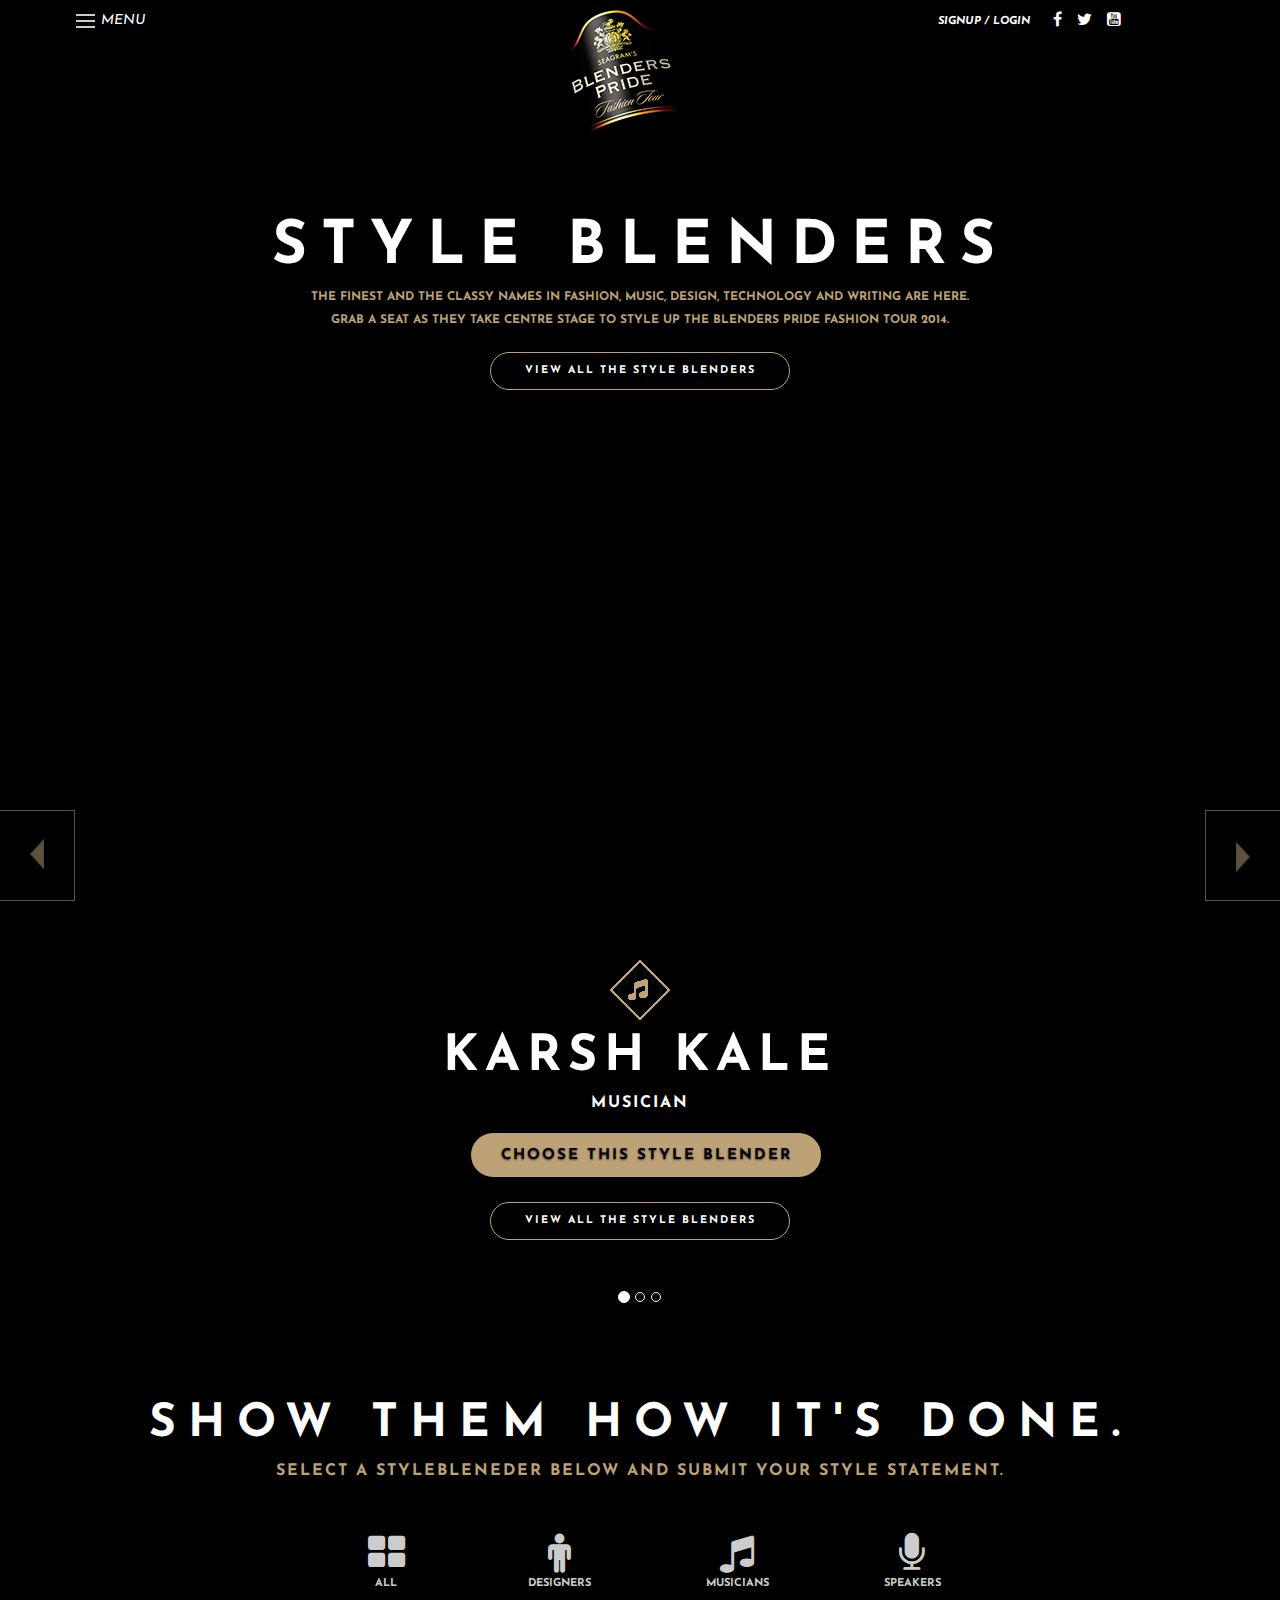
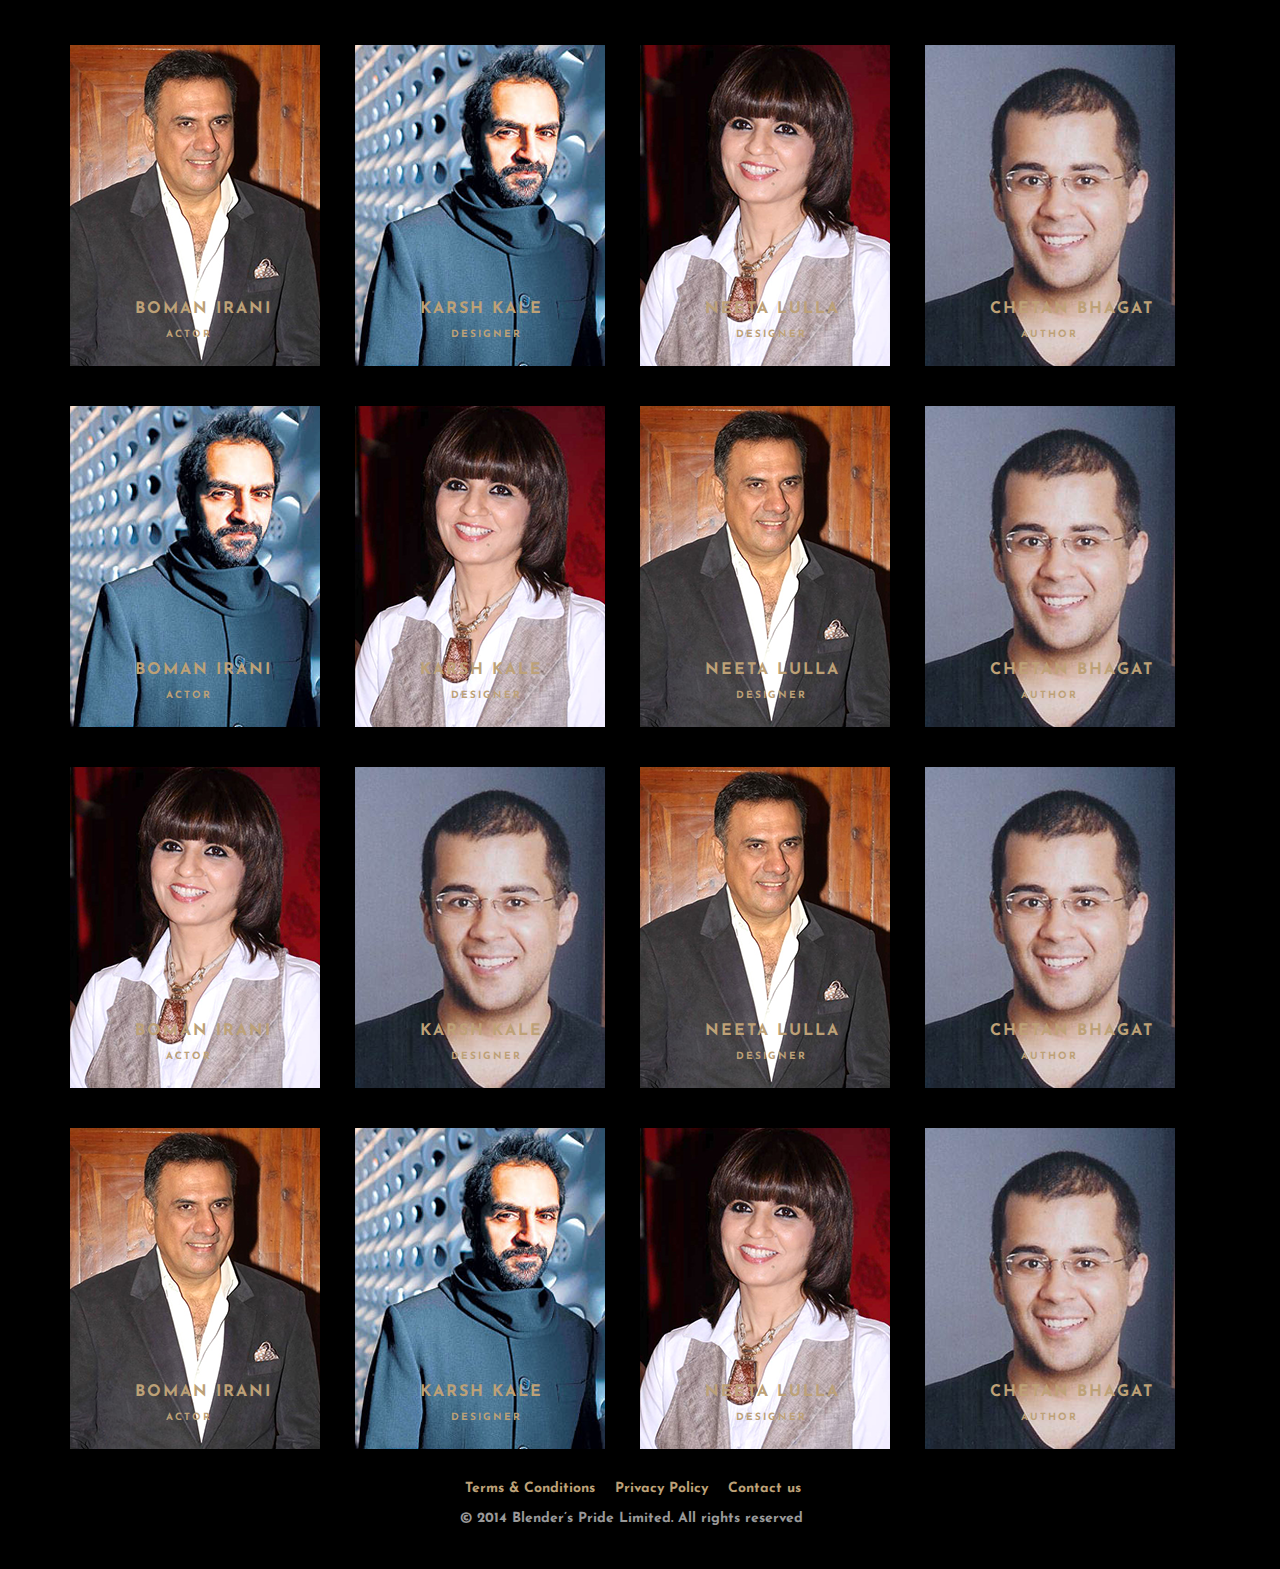
==== commit 81f9e34d: "some file change and added" ====
--- a/blender-style.html
+++ b/blender-style.html
@@ -15,7 +15,7 @@
     <link href="css/style.css" rel="stylesheet">
     <link href="css/font-awesome.min.css" rel="stylesheet">
     <link href="css/font-awesome.css" rel="stylesheet">
-  
+
 
     <!-- HTML5 shim and Respond.js IE8 support of HTML5 elements and media queries -->
     <!--[if lt IE 9]>
@@ -25,63 +25,84 @@
 
 
     <link rel="stylesheet" type="text/css" href="css/component.css" />
-   
+
 </head>
 
 <body>
-  
+    <div class="st-container" id="st-container">
         <div class="mid-content">
-            <div class="container">
-             <div class="row">
-                        <div class="col-md-5">
-                            <div class="menu" id="st-trigger-effects">
-                                <button data-effect="st-effect-11" >
-                                    <img src="img/menu.png"><i class="menu-text">menu</i>
-                                </button>
-                            </div>
-    
-    
-    
-    
-                        </div>
-                        <div class="col-md-3">
-                            <div class="navbar-header">
-    
-                                <a class="navbar-brands" href="#">
-                                    <img src="img/logo.png" alt="bootstrapwizard logo">
+            <nav class="st-menu st-effect-11" id="menu-11">
+                <h2 class="">menu</h2>
+                <ul>
+                    <li><a class="" href="#">SCHEDULE</a>
+                    </li>
+                    <li><a class="" href="blender-style.html">STYLE BLENDERS</a>
+                    </li>
+                    <li><a class="" href="invite-list.html">INVITE LIST</a>
+                    </li>
+                    <li><a class="" href="#">ARCHIVE SITE</a>
+                    </li>
+
+                </ul>
+            </nav>
+            <div class="st-pusher">
+                <div class="st-content-inner">
+                    <div class="st-content">
+                        <div class="container">
+                            <div class="row">
+                                <div class="col-md-5">
+                                    <div class="menu" id="st-trigger-effects">
+                                        <button data-effect="st-effect-11">
+                                            <img src="img/menu.png"><i class="menu-text">menu</i>
+                                        </button>
+                                    </div>
+
+
+
+
+                                </div>
+                                <div class="col-md-3">
+                                    <div class="navbar-header">
+
+                                        <a class="navbar-brands" href="#">
+                                            <img src="img/logo.png" alt="bootstrapwizard logo">
+                                        </a>
+                                    </div>
+                                </div>
+                                <div class="col-md-4 social-link">
+                                    <div class="signin">
+                                        <a href="#"><i>signup /</i></a>
+                                        <a href="#"><i>login</i></a>
+
+                                    </div>
+                                    <div class="social">
+                                        <a href="#"><i class="fa fa-facebook"></i></a> 
+                                        <a href="#"> <i class="fa fa-twitter"></i>
+                                        </a>
+                                        <a href="#"><i class="fa fa-youtube-square"></i></a> 
+                                    </div>
+                                </div>
+
+                            </div>
+                            <div class="content-center">
+                                <h3>STYLE BLENDERS</h3>
+                                <h5>The finest and the classy names in fashion, music, design, technology and writing are here.</h5>
+                                <h5>Grab a seat as they take centre stage to style up the Blenders Pride Fashion Tour 2014.</h5>
+                                <a href="#">
+                                    <div class="blend">
+                                        <p>VIEW ALL THE STYLE BLENDERS</p>
+                                    </div>
                                 </a>
                             </div>
                         </div>
-                        <div class="col-md-4 social-link">
-                            <div class="signin">
-                                <a href="#"><i>signup /</i></a>
-                                <a href="#"><i>login</i></a>
-    
-                            </div>
-                            <div class="social">
-                                <a href="#"><i class="fa fa-facebook"></i></a> 
-                                <a href="#"> <i class="fa fa-twitter"></i>
-                                </a>
-                                <a href="#"><i class="fa fa-youtube-square"></i></a> 
-                            </div>
-                        </div>
-    
-                    </div>
-                <div class="content-center">
-                    <h3>STYLE BLENDERS</h3>
-                    <h5>The finest and the classy names in fashion, music, design, technology and writing are here.</h5>
-                    <h5>Grab a seat as they take centre stage to style up the Blenders Pride Fashion Tour 2014.</h5>
-                    <a href="#">
-                        <div class="blend">
-                            <p>VIEW ALL THE STYLE BLENDERS</p>
-                        </div>
-                    </a>
+                    </div>
                 </div>
             </div>
         </div>
-       
-        
-         <header id="myCarousel" class="carousel slide">
+    </div>
+
+
+    <header id="myCarousel" class="carousel slide">
         <!-- Indicators -->
         <ol class="carousel-indicators">
             <li data-target="#myCarousel" data-slide-to="0" class="active"></li>
@@ -95,7 +116,7 @@
                 <!-- Set the first background image using inline CSS below. -->
                 <div class="fill" style="background-image: url('C:/xampp/htdocs/blender-master/img/bg3.jpg');"></div>
                 <div class="carousel-caption">
-                     <div class="blender-bottom">
+                    <div class="blender-bottom">
                         <div class="music text-center">
                             <a href="#">
                                 <img src="img/music.png" alt="">
@@ -103,7 +124,7 @@
                         </div>
                         <h5>karsh kale</h5>
                         <h6>Musician </h6>
-                        
+
                         <a href="#">
                             <div class="style-text">
 
@@ -112,19 +133,19 @@
 
                             </div>
                         </a>
-                           <a href="#">
-                        <div class="content-center blend">
-                            <p>VIEW ALL THE STYLE BLENDERS</p>
-                        </div>
-                    </a>
+                        <a href="#">
+                            <div class="content-center blend">
+                                <p>VIEW ALL THE STYLE BLENDERS</p>
+                            </div>
+                        </a>
                     </div>
                 </div>
             </div>
             <div class="item">
                 <!-- Set the second background image using inline CSS below. -->
                 <div class="fill" style="background-image:url('C:/xampp/htdocs/blender-master/img/bg3.jpg');"></div>
-                           <div class="carousel-caption">
-                     <div class="blender-bottom">
+                <div class="carousel-caption">
+                    <div class="blender-bottom">
                         <div class="music text-center">
                             <a href="#">
                                 <img src="img/music.png" alt="">
@@ -132,8 +153,8 @@
                         </div>
                         <h5>karsh kale</h5>
                         <h6>Musician </h6>
-                        
-                     <a href="#">
+
+                        <a href="#">
                             <div class="style-text">
 
                                 <p>choose this style blender</p>
@@ -141,19 +162,19 @@
 
                             </div>
                         </a>
-                           <a href="#">
-                        <div class="content-center blend">
-                            <p>VIEW ALL THE STYLE BLENDERS</p>
-                        </div>
-                    </a>
+                        <a href="#">
+                            <div class="content-center blend">
+                                <p>VIEW ALL THE STYLE BLENDERS</p>
+                            </div>
+                        </a>
                     </div>
                 </div>
             </div>
             <div class="item">
                 <!-- Set the third background image using inline CSS below. -->
                 <div class="fill" style="background-image:url('C:/xampp/htdocs/blender-master/img/bg3.jpg');"></div>
-                          <div class="carousel-caption">
-                     <div class="blender-bottom">
+                <div class="carousel-caption">
+                    <div class="blender-bottom">
                         <div class="music text-center">
                             <a href="#">
                                 <img src="img/music.png" alt="">
@@ -161,8 +182,8 @@
                         </div>
                         <h5>karsh kale</h5>
                         <h6>Musician </h6>
-                        
-                      <a href="#">
+
+                        <a href="#">
                             <div class="style-text">
 
                                 <p>choose this style blender</p>
@@ -170,11 +191,11 @@
 
                             </div>
                         </a>
-                           <a href="#">
-                        <div class="content-center blend">
-                            <p>VIEW ALL THE STYLE BLENDERS</p>
-                        </div>
-                    </a>
+                        <a href="#">
+                            <div class="content-center blend">
+                                <p>VIEW ALL THE STYLE BLENDERS</p>
+                            </div>
+                        </a>
                     </div>
                 </div>
             </div>
@@ -189,8 +210,8 @@
         </a>
 
     </header>
-        
-<!--
+
+    <!--
             <div class="container">
 
 
@@ -224,132 +245,184 @@
             </div>
 -->
 
-      
-        <div class="space">
-
+
+    <div class="space">
+
+    </div>
+
+    <div class="section tour">
+        <div class="container">
+            <div class="show">
+                <h3>show them how it's done.</h3>
+                <p>select a stylebleneder below and submit your style statement.</p>
+
+            </div>
+
+            <div class="row">
+                <div class="col-md-12">
+                    <div class="tabs">
+                        <a href="#"> <i class="fa fa-th-large"><p class="icon-text">all</p></i>
+                        </a>
+                        <a href="#"> <i class="fa fa-male"><p class="icon-text">designers</p></i>
+                        </a>
+                        <a href="#"> <i class="fa fa-music"><p class="icon-text">musicians</p></i>
+                        </a>
+                        <a href="#"> <i class="fa fa-microphone"><p class="icon-text">speakers</p></i>
+                        </a>
+                    </div>
+                </div>
+            </div>
+            <div class="row blender-img">
+                <div class="col-md-3">
+                    <a href="#">
+                        <img src="img/boman.png">
+                        <h2>boman irani</h2>
+                        <br>
+                        <h3>actor</h3>
+                    </a>
+                </div>
+                <div class="col-md-3">
+                    <a href="#">
+                        <img src="img/karsh.png">
+                        <h2>karsh kale</h2>
+                        <br>
+                        <h3>designer</h3>
+                    </a>
+                </div>
+                <div class="col-md-3">
+                    <a href="profile-page.html">
+                        <img src="img/neeta.png">
+                        <h2>neeta lulla</h2>
+                        <br>
+                        <h3>designer</h3>
+                    </a>
+                </div>
+                <div class="col-md-3">
+                    <a href="#">
+                        <img src="img/chetan.png">
+                        <h2>chetan bhagat</h2>
+                        <br>
+                        <h3>author</h3>
+                    </a>
+                </div>
+            </div>
+            <div class="row blender-img">
+                <div class="col-md-3">
+                    <a href="#">
+                        <img src="img/karsh.png">
+                        <h2>boman irani</h2>
+                        <br>
+                        <h3>actor</h3>
+                    </a>
+                </div>
+                <div class="col-md-3">
+                    <a href="#">
+                        <img src="img/neeta.png">
+                        <h2>karsh kale</h2>
+                        <br>
+                        <h3>designer</h3>
+                    </a>
+                </div>
+                <div class="col-md-3">
+                    <a href="#">
+                        <img src="img/boman.png">
+                        <h2>neeta lulla</h2>
+                        <br>
+                        <h3>designer</h3>
+                    </a>
+                </div>
+                <div class="col-md-3">
+                    <a href="#">
+                        <img src="img/chetan.png">
+                        <h2>chetan bhagat</h2>
+                        <br>
+                        <h3>author</h3>
+                    </a>
+                </div>
+            </div>
+            <div class="row blender-img">
+                <div class="col-md-3">
+                    <a href="#">
+                        <img src="img/neeta.png">
+                        <h2>boman irani</h2>
+                        <br>
+                        <h3>actor</h3>
+                    </a>
+                </div>
+                <div class="col-md-3">
+                    <a href="#">
+                        <img src="img/chetan.png">
+                        <h2>karsh kale</h2>
+                        <br>
+                        <h3>designer</h3>
+                    </a>
+                </div>
+                <div class="col-md-3">
+                    <a href="#">
+                        <img src="img/boman.png">
+                        <h2>neeta lulla</h2>
+                        <br>
+                        <h3>designer</h3>
+                    </a>
+                </div>
+                <div class="col-md-3">
+                    <a href="#">
+                        <img src="img/chetan.png">
+                        <h2>chetan bhagat</h2>
+                        <br>
+                        <h3>author</h3>
+                    </a>
+                </div>
+            </div>
+            <div class="row blender-img">
+                <div class="col-md-3">
+                    <a href="#">
+                        <img src="img/boman.png">
+                        <h2>boman irani</h2>
+                        <br>
+                        <h3>actor</h3>
+                    </a>
+                </div>
+                <div class="col-md-3">
+                    <a href="#">
+                        <img src="img/karsh.png">
+                        <h2>karsh kale</h2>
+                        <br>
+                        <h3>designer</h3>
+                    </a>
+                </div>
+                <div class="col-md-3">
+                    <a href="#">
+                        <img src="img/neeta.png">
+                        <h2>neeta lulla</h2>
+                        <br>
+                        <h3>designer</h3>
+                    </a>
+                </div>
+                <div class="col-md-3">
+                    <a href="#">
+                        <img src="img/chetan.png">
+                        <h2>chetan bhagat</h2>
+                        <br>
+                        <h3>author</h3>
+                    </a>
+                </div>
+            </div>
         </div>
-
-        <div class="section tour">
-            <div class="container">
-                <div class="show">
-                    <h3>show them how it's done.</h3>
-                    <p>select a stylebleneder below and submit your style statement.</p>
-     
-                </div>
-
-           <div class="row">
-               <div class="col-md-12">
-                   <div class="tabs">
-                      <a href="#"> <i class="fa fa-th-large"><p class="icon-text">all</p></i></a>
-                       <a href="#"> <i class="fa fa-male"><p class="icon-text">designers</p></i></a>
-                       <a href="#"> <i class="fa fa-music"><p class="icon-text">musicians</p></i></a>
-                       <a href="#"> <i class="fa fa-microphone"><p class="icon-text">speakers</p></i></a>
-                   </div>
-               </div>
-           </div>
-           <div class="row blender-img">
-               <div class="col-md-3">
-                    <a href="#"><img src="img/boman.png">
-                     <h2>boman irani</h2><br>
-                     <h3>actor</h3></a> 
-               </div>
-               <div class="col-md-3">
-                   <a href="#"> <img src="img/karsh.png">
-                     <h2>karsh kale</h2><br>
-                       <h3>designer</h3></a>
-               </div>
-               <div class="col-md-3">
-                   <a href="profile-page.html"> <img src="img/neeta.png">
-                     <h2>neeta lulla</h2><br>
-                       <h3>designer</h3></a>
-               </div>
-               <div class="col-md-3">
-                   <a href="#"> <img src="img/chetan.png">
-                     <h2>chetan bhagat</h2><br>
-                       <h3>author</h3></a>
-               </div>
-           </div>
-                     <div class="row blender-img">
-               <div class="col-md-3">
-                    <a href="#"><img src="img/karsh.png">
-                     <h2>boman irani</h2><br>
-                     <h3>actor</h3></a> 
-               </div>
-               <div class="col-md-3">
-                   <a href="#"> <img src="img/neeta.png">
-                     <h2>karsh kale</h2><br>
-                       <h3>designer</h3></a>
-               </div>
-               <div class="col-md-3">
-                   <a href="#"> <img src="img/boman.png">
-                     <h2>neeta lulla</h2><br>
-                       <h3>designer</h3></a>
-               </div>
-               <div class="col-md-3">
-                   <a href="#"> <img src="img/chetan.png">
-                     <h2>chetan bhagat</h2><br>
-                       <h3>author</h3></a>
-               </div>
-           </div>
-                     <div class="row blender-img">
-               <div class="col-md-3">
-                    <a href="#"><img src="img/neeta.png">
-                     <h2>boman irani</h2><br>
-                     <h3>actor</h3></a> 
-               </div>
-               <div class="col-md-3">
-                   <a href="#"> <img src="img/chetan.png">
-                     <h2>karsh kale</h2><br>
-                       <h3>designer</h3></a>
-               </div>
-               <div class="col-md-3">
-                   <a href="#"> <img src="img/boman.png">
-                     <h2>neeta lulla</h2><br>
-                       <h3>designer</h3></a>
-               </div>
-               <div class="col-md-3">
-                   <a href="#"> <img src="img/chetan.png">
-                     <h2>chetan bhagat</h2><br>
-                       <h3>author</h3></a>
-               </div>
-           </div>
-                     <div class="row blender-img">
-               <div class="col-md-3">
-                    <a href="#"><img src="img/boman.png">
-                     <h2>boman irani</h2><br>
-                     <h3>actor</h3></a> 
-               </div>
-               <div class="col-md-3">
-                   <a href="#"> <img src="img/karsh.png">
-                     <h2>karsh kale</h2><br>
-                       <h3>designer</h3></a>
-               </div>
-               <div class="col-md-3">
-                   <a href="#"> <img src="img/neeta.png">
-                     <h2>neeta lulla</h2><br>
-                       <h3>designer</h3></a>
-               </div>
-               <div class="col-md-3">
-                   <a href="#"> <img src="img/chetan.png">
-                     <h2>chetan bhagat</h2><br>
-                       <h3>author</h3></a>
-               </div>
-           </div>
+    </div>
+
+
+    <div class="footer">
+        <div class="container">
+            <div class="content-center footer-text">
+                <p> <a href="#">Terms & Conditions</a>
+                    <a href="#">Privacy Policy</a> 
+                    <a href="#">Contact us</a> 
+                </p>
+                <p class="comp-text">© 2014 Blender’s Pride Limited. All rights reserved</p>
             </div>
         </div>
-
-
-        <div class="footer">
-            <div class="container">
-                <div class="content-center footer-text">
-                    <p> <a href="#">Terms & Conditions</a>
-                        <a href="#">Privacy Policy</a> 
-                        <a href="#">Contact us</a> 
-                    </p>
-                    <p class="comp-text">© 2014 Blender’s Pride Limited. All rights reserved</p>
-                </div>
-            </div>
-        </div>
+    </div>
     </div>
 
 
@@ -365,16 +438,16 @@
     <script src="js/classie.js"></script>
     <script src="js/sidebarEffects.js"></script>
     <!-- For the demo ad only -->
-        <script src="slider_js/js/jquery.js"></script>
+    <script src="slider_js/js/jquery.js"></script>
 
     <!-- Bootstrap Core JavaScript -->
     <script src="slider_js/bootstrap.min.js"></script>
 
     <!-- Script to Activate the Carousel -->
     <script>
-    $('.carousel').carousel({
-        interval: 5000 //changes the speed
-    })
+        $('.carousel').carousel({
+            interval: 5000 //changes the speed
+        })
     </script>
 
 </body>
--- a/css/style.css
+++ b/css/style.css
@@ -4,7 +4,6 @@
     background-size: cover;
     /*    border-bottom: 1px solid #aaa;*/
 }
-
 .section.intro {
     background: #000 url(../img/bg1.jpg) no-repeat fixed center center;
     background-size: cover;
@@ -63,7 +62,12 @@
     background: #000 url(../img/background_image.png) no-repeat fixed center center;
     background-size: cover;
 }
+.reset {
+    background: #000 url(../img/background_image.png) no-repeat fixed center center;
+    background-size: cover;
+}
 /*css end*/
+
 .section.footer {
     height: 120px !important;
 }
@@ -87,7 +91,7 @@
 }
 body {
     font-family: "Josefin Sans";
-	background:black;
+    background: black;
 }
 body a:hover {
     text-decoration: none;
@@ -104,6 +108,9 @@
     bottom: 20px;
     width: 100%;
     right: 0px;
+}
+body a{
+text-decoration: none;
 }
 a {
     color: #cccccc;
@@ -376,6 +383,7 @@
     font-size: 18px;
     letter-spacing: 2px;
     font-weight: 300;
+    padding-bottom: 20px;
 }
 .top-pad {
     padding-top: 30px;
@@ -502,6 +510,14 @@
     margin-bottom: 70px;
 }
 .top-share p {
+    font-size: 15px;
+    color: #000000;
+    padding: 10px 10px;
+    text-transform: uppercase;
+    font-weight: 700;
+    text-align: center;
+}
+.pro-data .top-share p {
     font-size: 15px;
     color: #000000;
     padding: 10px 10px;
@@ -633,6 +649,7 @@
 }
 .footer-text a {
     padding-right: 15px;
+    color: #bda177;
 }
 .comp-text {
     color: #999;
@@ -913,10 +930,9 @@
     padding: 54px;
 }
 .col-md-3.col1.posts {
-float: none;
-margin-bottom: 0px;
-}
-
+    float: none;
+    margin-bottom: 0px;
+}
 /*css end*/
 
 .profile-back {
@@ -989,9 +1005,10 @@
     background: #bda177;
     border: #bda177;
     width: 120px;
-    font-size: 19px;
+    font-size: 15px;
     color: black;
     text-transform: uppercase;
+    font-weight: 700;
 }
 .profile-edit .profile-cancel {
     margin-top: 10px;
@@ -999,10 +1016,11 @@
     background: transparent;
     border: none;
     width: 98px;
-    font-size: 19px;
+    font-size: 15px;
     color: #bda177;
     text-transform: uppercase;
     margin-bottom: 10px;
+    font-weight: 700;
 }
 .profile-image .profile-submit {
     margin-top: 10px;
@@ -1010,9 +1028,10 @@
     background: #bda177;
     border: #bda177;
     width: 120px;
-    font-size: 19px;
+    font-size: 15px;
     color: black;
     text-transform: uppercase;
+    font-weight: 700;
 }
 .profile-image .profile-cancel {
     margin-top: 10px;
@@ -1020,9 +1039,10 @@
     background: transparent;
     border: none;
     width: 98px;
-    font-size: 19px;
-    color: #bda177;
-    text-transform: uppercase;
+    font-size: 15px;
+    color: #bda177;
+    text-transform: uppercase;
+    font-weight: 700;
 }
 .profile-text p {
     text-align: justify;
@@ -1133,12 +1153,12 @@
     font-size: 10px;
     text-transform: uppercase;
 }
- .icon-head {
-    padding-bottom: 20px; 
+.icon-head {
+    padding-bottom: 20px;
     padding-top: 20px;
 }
-.city-head{
-padding-top: 60px;
+.city-head {
+    padding-top: 60px;
 }
 .city-head h4 {
     color: white;
@@ -1170,9 +1190,8 @@
     border: 1px solid #bda177;
     width: 71px;
     height: 88px;
-    padding:  0px 2px 0px 0px;
-}
-
+    padding: 0px 2px 0px 0px;
+}
 .hyderabd-text.label-texts p {
     text-align: center;
     color: #fff;
@@ -1180,11 +1199,10 @@
     font-size: 15px;
     padding-top: 8px;
 }
-.hyderabd-text.label-texts i{
-font-size:26px;
-    color:#bda177;
-}
-
+.hyderabd-text.label-texts i {
+    font-size: 26px;
+    color: #bda177;
+}
 .hyderabad-name .name-icon {
     font-size: 17px;
     color: #fff;
@@ -1196,51 +1214,46 @@
     padding-top: 12px;
     padding-bottom: 14px;
 }
-
-
 .label-texts {
     margin: 14px;
 }
-.profile-pic{
-width: 170px;
-height: 150px;
-border-radius: 300px;
-    float:right;
-}
-.profile-details h4{
-color:#fff;
-   font-size: 39px; 
-}
-.profile-details .id-text{
-color:#fff;
-   font-size: 10px; 
-    text-transform: uppercase;
-    letter-spacing: 2px;
-    padding-left:10px;
-    font-weight: 700;
-}
-.profile-details .location-text{
-color:#fff;
-   font-size: 10px; 
-    text-transform: uppercase;
-    letter-spacing: 2px;
-    padding-left:15px;
-    font-weight: 700;
-    
-}
-.border-line{
-bord
-}
-.edit-pro{
-color:#bda177;
-   font-size: 10px; 
+.profile-pic {
+    width: 170px;
+    height: 150px;
+    border-radius: 300px;
+    float: right;
+}
+.profile-details h4 {
+    color: #fff;
+    font-size: 39px;
+}
+.profile-details .id-text {
+    color: #fff;
+    font-size: 10px;
+    text-transform: uppercase;
+    letter-spacing: 2px;
+    padding-left: 10px;
+    font-weight: 700;
+}
+.profile-details .location-text {
+    color: #fff;
+    font-size: 10px;
+    text-transform: uppercase;
+    letter-spacing: 2px;
+    padding-left: 15px;
+    font-weight: 700;
+}
+.border-line {
+    bord
+}
+.edit-pro {
+    color: #bda177;
+    font-size: 10px;
     text-transform: uppercase;
     letter-spacing: 2px;
     font-weight: 700;
     border-top: 1px solid #bda177;
-   padding: 2px 173px 0px 0px;
-    
-    
+    padding: 2px 173px 0px 0px;
 }
 .count-num {
     border-radius: 1px solid;
@@ -1252,24 +1265,21 @@
     padding: 5px 11px 0px;
     margin-left: 50px;
 }
-.count-num h4{
-
-color:#fff;
-    font-size:49.69px;
-    
-}
-.social-pro p{
-font-size: 16px;
-    color:#fff;
+.count-num h4 {
+    color: #fff;
+    font-size: 49.69px;
+}
+.social-pro p {
+    font-size: 16px;
+    color: #fff;
     text-transform: uppercase;
     letter-spacing: 2px;
     font-weight: 700;
     padding-top: 10px;
 }
-.count-num h6{
-
-color:#fff;
-    font-size:9px;
+.count-num h6 {
+    color: #fff;
+    font-size: 9px;
     text-transform: uppercase;
     letter-spacing: 2px;
     text-align: center;
@@ -1277,11 +1287,12 @@
 }
 .social-icon i {
     background: #bda177;
-    height: 45px;
-    width: 45px;
+    height: 39px;
+    width: 39px;
     border-radius: 30px;
-    font-size: 26px;
+    font-size: 18px;
     padding: 11px 0px 0px 12px;
+    margin-right: 10px;
 }
 .plus {
     background: transparent;
@@ -1290,153 +1301,772 @@
     border-radius: 30px;
     font-size: 26px;
     padding: 11px 0px 0px 12px;
-    border:1px solid #ccc;
-}
-.pro-head h6{
+    border: 1px solid #ccc;
+}
+.pro-head h6 {
     padding-top: 15px;
- text-transform: uppercase;
-    letter-spacing: 2px;
-font-size:14px;
-    color:#bda177;
-    
-}
-.pro-head h4{
+    text-transform: uppercase;
+    letter-spacing: 2px;
+    font-size: 14px;
+    color: #bda177;
+}
+.pro-head h4 {
     padding-top: 15px;
- text-transform: uppercase;
+    text-transform: uppercase;
     letter-spacing: 8px;
-font-size:49px;
-    color:#fff;
+    font-size: 49px;
+    color: #fff;
     font-weight: 300;
-    
-}
-.karsh-img{
-border-radius: 100px;
-height: 100px;
-}
-.pro-karsh p{
+}
+.karsh-img {
+    border-radius: 100px;
+    height: 100px;
+    width: 100px;
+}
+.pro-karsh p {
+    text-transform: uppercase;
+    font-size: 12px;
+    color: #bda177;
+    letter-spacing: 2px;
+}
+.pro-data h5 {
+    font-size: 12px;
+    text-transform: uppercase;
+    color: #bda177;
+    letter-spacing: 2px;
+}
+.pro-data h6 {
+    font-size: 14px;
+    text-transform: none;
+    color: #bda177;
+    letter-spacing: 2px;
+    font-weight: 300;
+}
+.pro-data p {
+    font-size: 14px;
+    text-transform: none;
+    color: #fff;
+    letter-spacing: 2px;
+    font-weight: 300;
+}
+.profile-sub {
+    text-transform: uppercase;
+    border-radius: 30px;
+    background: #bda177;
+    border: #bda177;
+    width: 98px;
+    font-size: 15px;
+    color: black;
+    font-weight: 700;
+    margin-top: 20px;
+    margin-bottom: 40px;
+}
+.pro-data5 h6 {
+    text-transform: uppercase;
+    font-size: 14px;
+    color: #bda177;
+    letter-spacing: 2px;
+    font-weight: 700;
+}
+.pro-data5 p {
+    font-size: 14px;
+    text-transform: none;
+    color: #fff;
+    letter-spacing: 2px;
+    font-weight: 300;
+}
+.pro-data5 {
+    border: 2px solid #ccc;
+    padding: 10px 0px 10px 27px;
+}
+.pro-data2 p {
+    font-size: 14px;
+    text-transform: none;
+    color: #fff;
+    letter-spacing: 2px;
+    font-weight: 300;
+    border: 1px solid #3d3427;
+    ;
+    background: #3d3427;
+    padding: 20px;
+}
+.pro-data3 {
+    text-transform: uppercase;
+    letter-spacing: 2px;
+    font-size: 14px;
+    color: #bda177;
+    font-weight: 700;
+}
+.approve {
+    padding-top: 25px;
+    float: right;
+}
+.pro-desc {
+    padding-top: 25px;
+    border-top: 1px solid #bda177;
+    border-bottom: 1px solid #bda177;
+    padding-bottom: 25px;
+}
+.pro-desc2 {
+    padding-top: 25px;
+    border-bottom: 1px solid #bda177;
+    padding-bottom: 25px;
+}
+.pro-desc4 {
+    padding-top: 25px;
+}
+.pro-desc5 {
+    padding-top: 25px;
+    border-top: 1px solid #bda177;
+}
+.contents-content p {
+    color: white;
+    font-size: 15px;
+}
+.mid-img2 {
+    margin-left: -14px;
+}
+.mid-img3 {
+    border: 2px solid #ccc;
+    padding: 32px 0px 30px 44px;
+}
+.col-md-2.mid-img2 {} .contents-rest h3 {
+    font-size: 30px;
+    padding-bottom: 30px;
+    padding-top: 30px;
+    color: #bda177;
+    font-family: "Josefin Sans";
+    text-transform: uppercase;
+    font-weight: 700;
+    letter-spacing: 2px;
+}
+.contents-rest {
+    /* text-align: center; */
+    margin-right: 50px;
+}
+.contents-rest h5 {
+    font-size: 13.15px;
+    color: white;
+    text-transform: uppercase;
+    font-weight: 700;
+    padding-bottom: 15px;
+    letter-spacing: 2px;
+}
+.content-button {
+    padding: 15px;
+}
+.content-button button {
+    text-transform: uppercase;
+    border-radius: 30px;
+    background: #bda177;
+    border: #bda177;
+    width: 98px;
+    font-size: 15px;
+    color: black;
+    font-weight: 700;
+}
+.foot a {
+    color: #bda177;
+}
+input:focus {
+    outline-color: #D98C19;
+}
+.footer-text1 p {
+    font-size: 14px;
+    font-weight: 700;
+}
+.clr-gold {
+    COLOR: #bda177;
+}
+.pading1 {
+    padding-top: 30px;
+}
+.contents1 h3 {
+    text-transform: uppercase;
+    text-align: center;
+    color: #bda177;
+    font-size: 41.75px;
+    letter-spacing: 6px;
+}
+.content-button1 a button {
+    border-radius: 30px;
+    background: #bda177;
+    border: #bda177;
+    width: 209px;
+    font-size: 15px;
+    color: black;
+    font-weight: 700;
+    padding: 5px;
+}
+input.lockicon {
+    padding-left: 36px;
+    background: #000 url("../img/lock.jpg") 7px no-repeat;
+}
+.col-md-6-pad1 {
+    position: absolute;
+    right: -36px;
+    font-size: 16px;
+    color: white;
+    font-weight: 600;
+}
+/*sohan css*/
+
+.input-content input {
+    height: 34px;
+    width: 360px;
+    border: 1px solid #bda177;
+    background: transparent;
+    padding: 19px;
+    font-size: 12px;
+    margin: 8px;
+    /* color: white; */
+    font-weight: 700;
+    letter-spacing: 2px;
+}
+.margin1 {
+    margin-top: 52px;
+}
+.col-md-6-pad button {
+    border-radius: 30px;
+    background: #bda177;
+    border: #bda177;
+    width: 98px;
+    text-transform: uppercase;
+    font-size: 15px;
+    color: black;
+    font-weight: 700;
+}
+.color-p1 h3 {
+    margin-top: 50px;
+    margin-bottom: 50px;
+    color: #bda177;
+}
+.button-content {
+    padding-left: 90px;
+}
+.col-md-6-pad1 {
+    position: absolute;
+    right: -36px;
+    font-size: 16px;
+    color: white;
+    font-weight: 600;
+}
+.col-md-6-pad {
+    padding-left: 70px;
+}
+.row-margin {
+    margin-top: 20px;
+}
+.home-invites {
+    background: #000000;
+    border: 1px solid #ffffff;
+    width: 350px;
+    border-radius: 30px;
+    position: relative;
+    left: 50%;
+    margin-left: -190px;
+    margin-top: 20px;
+    margin-bottom: 10px;
+}
+.home-invites p {
+    font-size: 15px;
+    color: #ffffff;
+    text-transform: uppercase;
+    font-weight: 600;
+}
+.grey{
+ color:#bda177;   
+}
+.home-invites p i {
+    background: white;
+    height: 30px;
+    width: 30px;
+    -moz-border-radius: 50px;
+    -webkit-border-radius: 50px;
+    border-radius: 50px;
+    padding: 7px 9px;
+    color: #000000;
+    margin-left: 29px;
+    margin-right: 42px;
+    font-size: 20px;
+    position: relative;
+    top: 4px;
+}
+.content-newacc p {
+    color: white;
+    text-align: center;
+    font-size: 16px;
+    padding-top: 40px;
+    margin-bottom: 31px;
+    font-weight: 600;
+}
+.follow1 h5 {
+    text-align: center;
+    color: #bda177;
+    text-transform: uppercase;
+    font-size: 30px;
+    letter-spacing: 2px;
+    font-weight: 700;
+}
+.follow1 h4 {
+    font-size: 17px;
+    letter-spacing: 2px;
+}
+.pad1 {
+    padding: 54px;
+}
+/*css end*/
+
+.approve p {
+    font-size: 10.66px;
+    color: #fff;
+    padding: 10px 0px 0px;
+    text-transform: uppercase;
+    font-weight: 700;
+    letter-spacing: 2px;
+}
+textarea.profiles-textarea {
+    background: transparent;
+    height: 200px;
+    width: 300px;
+}
+.mid-img2 p {
+    text-transform: uppercase;
+    font-weight: 700;
+    letter-spacing: 2px;
+    font-size: 11px;
+    color: #bda177;
+}
+.mid-img3 p {
+    text-transform: uppercase;
+    font-weight: 700;
+    letter-spacing: 2px;
+    font-size: 11px;
+    color: #bda177;
+}
+.profiles-cancel{
+    font-weight: 700;
+    margin-top: 10px;
+border-radius: none;
+background: transparent;
+border: none;
+width: 98px;
+font-size: 15px;
+color: #bda177;
 text-transform: uppercase;
-font-size:12px;
-    color:#bda177;
-    letter-spacing: 2px;
-    
-}
-.pro-data h5{
-    font-size:12px;
-    text-transform: uppercase;
-    color:#bda177;
-    letter-spacing: 2px;
-
-}
-.pro-data p{
-    font-size:14px;
-    text-transform: none;
-    color:#fff;
-    letter-spacing: 2px;
-    font-weight: 300;
-
-    
-}
-.approve{
-
-padding-top:25px;
-    float:right;
-
-}
-.pro-desc{
-    padding-top:25px;
-border-top: 1px solid #bda177;
-border-bottom: 1px solid #bda177;
-    padding-bottom:25px;
-}
-.pro-desc2{
-    padding-top:25px;
-
-border-bottom: 1px solid #bda177;
-    padding-bottom:25px;
-}
-
-.contents-content p
-{
-   color: white;
-font-size: 16px;
-}
-
-
-.contents-rest h3 {
-font-size: 30px;
-padding-bottom: 30px;
-padding-top: 30px;
+margin-bottom: 10px;
+}
+.add{
+margin-bottom: 5px;
+}
+.social-icon a{
+color:#000;
+}
+.footer-text1 a
+{
+    padding-right: 15px;
+}
+
+
+.row-minheight
+{
+    min-height: 470px;
+}
+.st-contain{
+position: relative;
+    overflow-x: hidden;
+}
+.footer-text1 a
+{
+    padding-right: 15px;
+}
+
+
+.row-minheight
+{
+    min-height: 470px;
+}
+
+
+.contents1 h5
+{
+font-size: 24px;
+text-transform: uppercase;
 color: #bda177;
-font-family: "Josefin Sans";
+font-weight: 600;
+padding: 20px;
+letter-spacing: 3px;
+}
+
+
+.contents1 h10
+{
+font-size: 14px;
+color: white;
+font-weight: 600;
 text-transform: uppercase;
-font-weight: 600;
-letter-spacing: 6px;
-}
-
-
-.contents-rest h5 {
-font-size: 13.45;
-color: white;
-text-transform: uppercase;
-font-weight: 600;
-padding-bottom: 15px;
-}
-
-.content-button
-{
-    padding:15px;
-}
-.content-button button
-{
-    border-radius: 30px;
+letter-spacing: 1px;
+padding-bottom: 20px;
+}
+
+
+/*.contents-rest h5 -----------------letter-spacing: 2px;---------------*/
+
+/*--------1416  .pading1 {
+padding-top: 60px;
+}---------*/
+
+
+.content-button2 a button {
+border-radius: 30px;
 background: #bda177;
 border: #bda177;
-width: 98px;
-font-size: 19px;
+width: 251px;
+font-size: 18px;
 color: black;
 font-weight: 700;
-}
-
-input:focus
-{
-outline-color: #D98C19;
-}
-
-.footer-text1 p {
-font-size: 14px;
-font-weight: 700;
-}
-
-.clr-gold
-{
-    COLOR: #bda177;
-}
-
-.pading1
-{
-    padding-top: 30px;
-
-}
- .contents1 h3
-{
-text-transform: uppercase;
+padding: 8px;
+}
+
+
+.contents-reg h3
+{
+    text-transform: uppercase;
 text-align: center;
 color: #bda177;
 font-size: 41.75px;
 letter-spacing: 6px;
-}
-.content-button1 a button {
+padding: 20px;
+}
+
+.contents-reg h5
+{
+    color: white;
+font-size: 17px;
+font-weight: 600;
+letter-spacing: 3px;
+text-transform: uppercase;
+padding-bottom: 15px;
+}
+
+.contents-reg h4
+{
+color:#bda177 ;
+font-size: 18px;
+letter-spacing: 3px;
+text-transform: uppercase;
+}
+
+
+.reg-invite{
+background: #000000;
+border: 1px solid #ffffff;
+width: 350px;
 border-radius: 30px;
+position: relative;
+left: 50%;
+margin-left: -190px;
+margin-top: 20px;
+margin-bottom: 10px;
+}
+
+
+.reg-invite p
+{
+    font-size: 15px;
+color: #ffffff;
+text-transform: uppercase;
+font-weight: 600;
+}
+
+.reg-invite p i {
+background: white;
+height: 32px;
+width: 32px;
+-moz-border-radius: 50px;
+-webkit-border-radius: 50px;
+border-radius: 50px;
+padding: 7px 9px;
+color: #000000;
+margin-left: -66px;
+margin-right: 42px;
+font-size: 20px;
+position: relative;
+top: 4px;
+}
+
+
+
+.input-age
+{
+background: black;
+width: 51px;
+height: 29px;
+outline: white;
+color: white;
+text-align: center;
+font-weight: 400;
+}
+
+
+
+select.select-sex
+{
+color: white;
+background: black;
+outline: white;
+width: 90px;
+height: 30px;
+}
+
+span.contage {
+color: #bda177;
+font-size: 18px;
+position: relative;
+top: 2px;
+padding: 4px;
+}
+
+
+.input-content1 input {
+height: 34px;
+width: 360px;
+border: 1px solid #FFFFFF;
+background: 111111;
+padding: 19px;
+font-size: 17px;
+margin: 8px;
+color: white;
+}
+
+input.cityicon {
+padding-left: 51px;
+background: #000 url("../img/location.png") 15px no-repeat;
+}
+
+
+input.emailicon {
+padding-left: 51px;
+background: #000 url("../img/envolap.png") 15px no-repeat;
+}
+
+input.usericon {
+padding-left: 51px;
+background: #000 url("../img/user.png") 15px no-repeat;
+}
+
+.input-content2 input {
+height: 60px;
+width: 360px;
+border: 1px solid #FFFFFF;
+background: 111111;
+padding: 19px;
+font-size: 17px;
+margin: 8px;
+color: white;
+}
+
+input.uploadicon {
+padding-left: 100px;
+background: #000 url("../img/uploadpic.png") 15px no-repeat;
+}
+
+.gift-head1
+{
+height: 52px;
+width: 430px;
 background: #bda177;
-border: #bda177;
-width: 209px;
-font-size: 19px;
-color: black;
-font-weight: 700;
-padding: 5px;
-}
-input.lockicon {
-padding-left: 36px;
-background: #000 url("../img/lock.jpg") 7px no-repeat;
-}
-
+text-align: center;
+align-content: center;
+position: relative;
+left: 64px;
+padding-top: 15px;
+margin-bottom: 5px;
+font-size: 20px;
+}
+
+.gift-head
+{
+ position: relative;
+left: 42%;
+}
+
+
+.gift-body
+{
+height: 360px;
+width: 396px;
+background: #bda177;
+text-align: center;
+align-content: center;
+position: relative;
+left: 81px; 
+}
+
+.gift-body1 p
+{
+  font-size: 17px;
+font-weight: 600;
+margin: -6px;
+}
+
+.gift-body1
+{
+padding: 10px;
+padding-top: 40px;
+}
+
+.gift-body2 p
+{
+  font-size: 17px;
+font-weight: 600;
+margin: -6px;
+}
+
+
+.gift-body2
+{
+    padding: 12px;
+padding-bottom: 35px; 
+}
+
+.gift-body3 p
+{
+  font-size: 18.61px;
+font-weight: 600;
+margin: -6px;
+}
+
+.gift-body3
+{
+    padding: 12px;
+}
+
+.reg-social i
+{
+  background: black;
+height: 50px;
+width: 50px;
+-moz-border-radius: 50px;
+-webkit-border-radius: 50px;
+border-radius: 50px;
+padding: 14px 8px;
+color: #FFFFFF;
+font-size: 25px;
+margin-right: 24px;
+}
+
+.gift-body4 p
+{
+  font-size: 14px;
+font-weight: 600;
+margin: -6px;
+}
+
+.gift-body4
+{
+    padding: 25px;
+}
+
+.gift-body3
+{
+    padding: 12px;
+}
+.pad-input
+{
+padding-top: 30px;
+}
+
+.reg-policy p
+{
+font-size: 14px;
+color: white;
+font-weight: 600;
+letter-spacing: 2px;
+}
+
+.reg-policy p a
+{
+    color:#bda177;
+}
+
+.acc-pad p a
+{
+    color:#504433;
+}
+
+.pad-btm
+{
+    padding: 20px;
+}
+.pad-select
+{
+    padding: 10px;
+}
+
+.pad-right
+{
+    padding-right: 14px;
+}
+
+.pad-pad
+{
+    padding: 40px
+}
+
+
+#captcha-wrap{
+    border:solid #870500 1px;
+    width:270px;
+    -webkit-border-radius: 10px;
+    float:left;
+    -moz-border-radius: 10px;
+    border-radius: 10px;
+    background:#870500;
+    text-align:left;
+    padding:3px;
+    margin-top:3px;
+    height:100px;
+    margin-left:80px;
+}
+#captcha-wrap .captcha-box{
+    -webkit-border-radius: 7px;
+    background:#fff;
+    -moz-border-radius: 7px;
+    border-radius: 7px;
+    text-align:center;
+    border:solid #fff 1px;
+}
+#captcha-wrap .text-box{
+    -webkit-border-radius: 7px;
+    background:#ffdc73;
+    -moz-border-radius: 7px;
+    width:140px;
+    height:43px;
+    float:left;
+    margin:4px;
+    border-radius: 7px;
+    text-align:center;
+    border:solid #ffdc73 1px;
+}
+ 
+#captcha-wrap .text-box input{ width:120px;}
+#captcha-wrap .text-box label{
+     color:#000000;
+     font-family: helvetica,sans-serif;
+     font-size:12px;    
+     width:150px;
+     padding-top:3px; 
+     padding-bottom:3px; 
+}
+#captcha-wrap .captcha-action{
+    float:right; width:117px; 
+    background:url(logos.jpg) top right no-repeat; 
+    height:44px; margin-top:3px;
+}
+#captcha-wrap  img#captcha-refresh{
+    margin-top:9px;
+    border:solid #333333 1px;
+    margin-right:6px;
+    cursor:pointer;
+}--- a/css/component.css
+++ b/css/component.css
@@ -7,7 +7,7 @@
 
 html,
 body,
-.st-container,
+
 .st-pusher,
 .st-content {
 	height: 100%;
@@ -25,9 +25,14 @@
 
 .st-container {
 	position: relative;
+    
 	overflow: hidden;
 }
 
+.st-contain {
+	position: relative;
+	
+}
 .st-pusher {
 	position: relative;
 	left: 0;
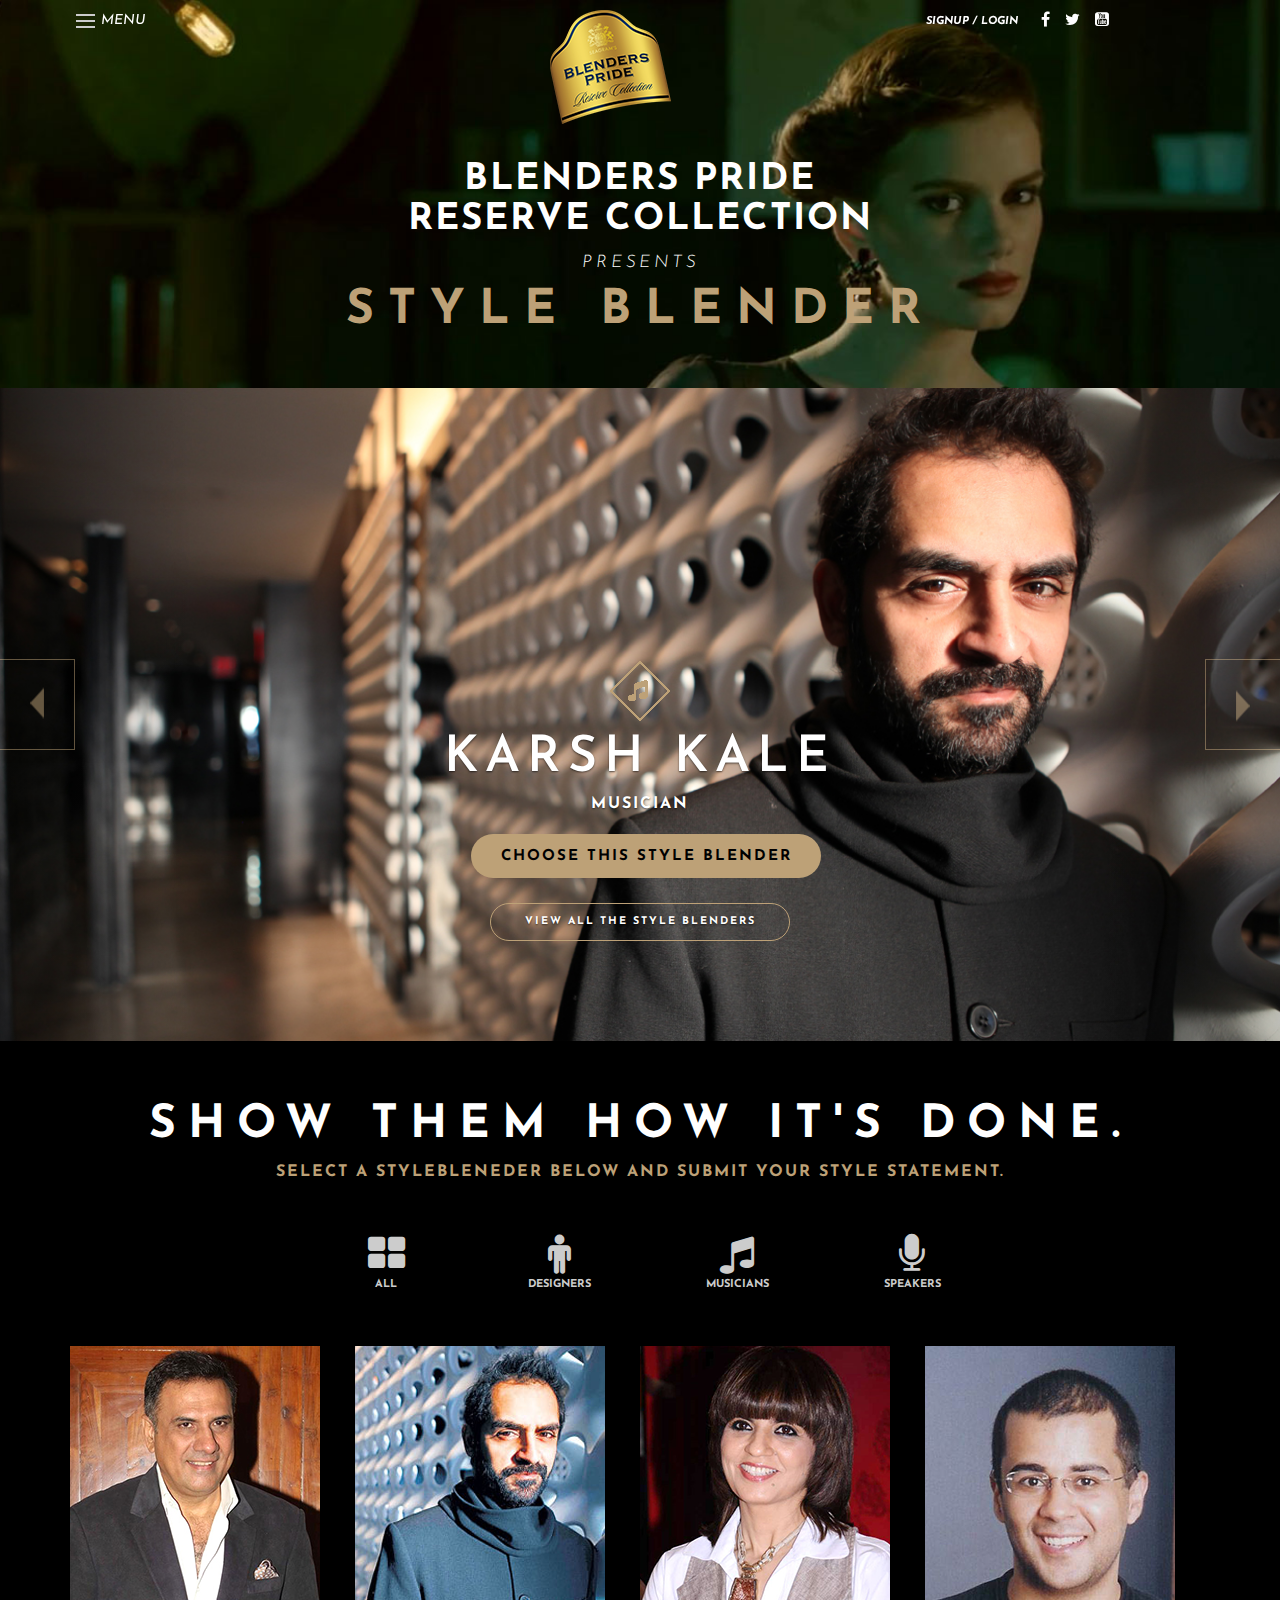
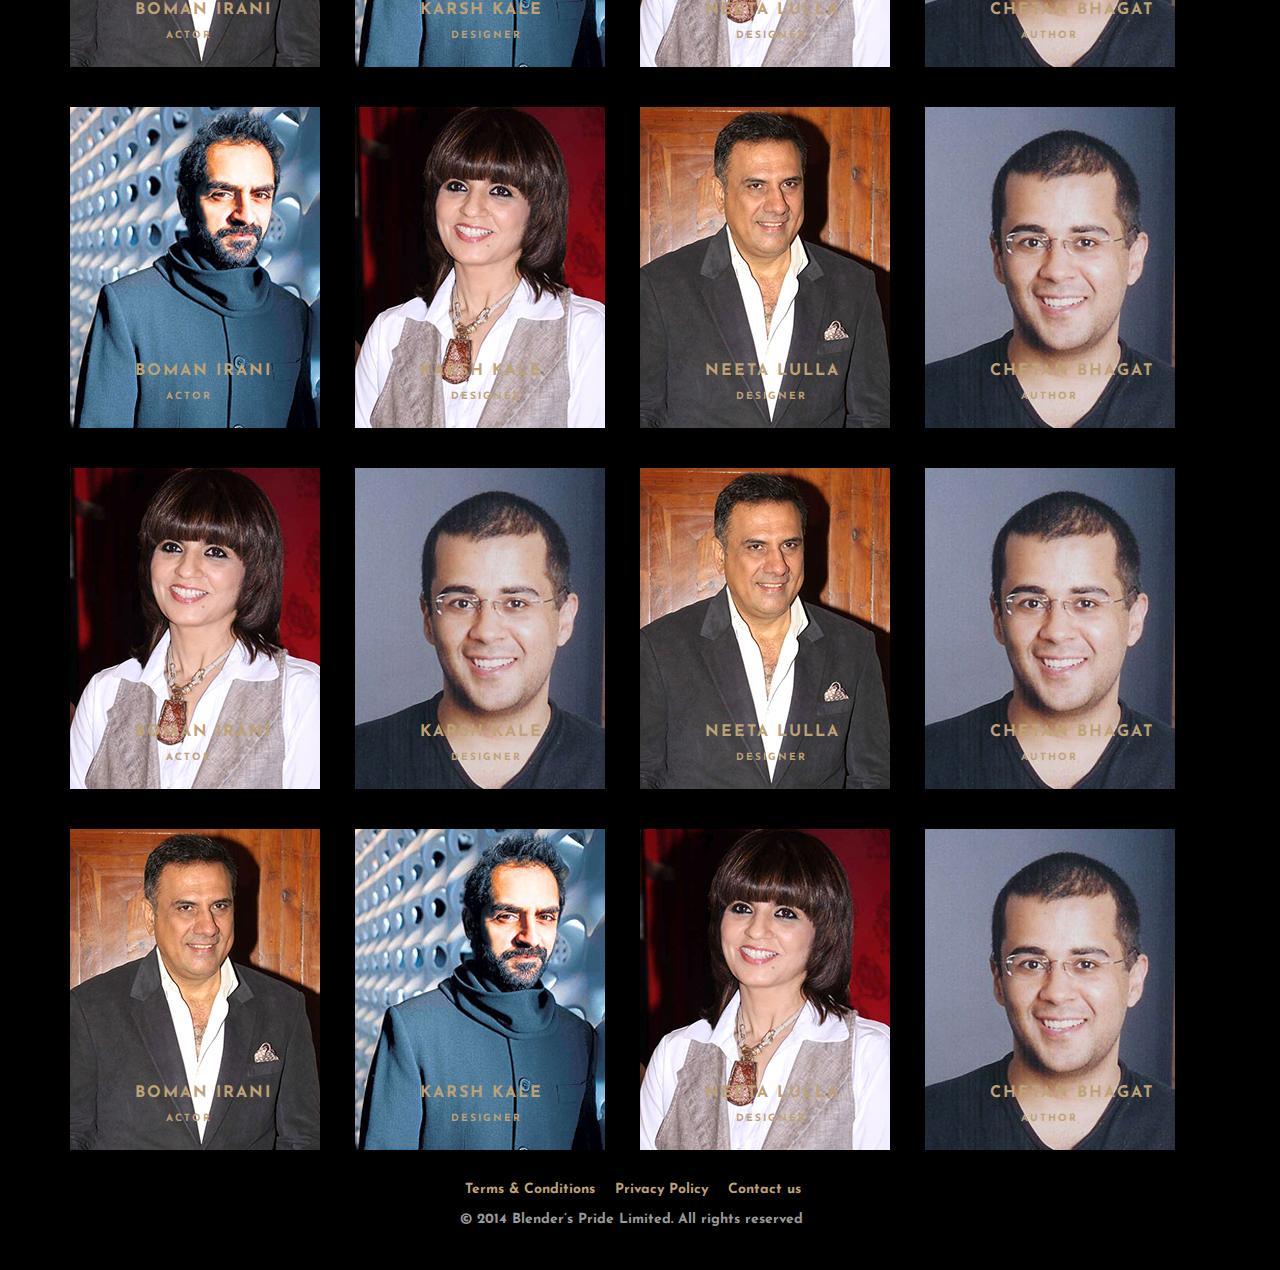
==== commit 118ff4f2: "New Changes" ====
--- a/blender-style.html
+++ b/blender-style.html
@@ -30,26 +30,28 @@
 
 <body>
     <div class="st-container" id="st-container">
-        <div class="mid-content">
-            <nav class="st-menu st-effect-11" id="menu-11">
-                <h2 class="">menu</h2>
-                <ul>
-                    <li><a class="" href="#">SCHEDULE</a>
-                    </li>
-                    <li><a class="" href="blender-style.html">STYLE BLENDERS</a>
-                    </li>
-                    <li><a class="" href="invite-list.html">INVITE LIST</a>
-                    </li>
-                    <li><a class="" href="#">ARCHIVE SITE</a>
-                    </li>
-
-                </ul>
-            </nav>
-            <div class="st-pusher">
-                <div class="st-content-inner">
-                    <div class="st-content">
+        <nav class="st-menu st-effect-11" id="menu-11">
+            <h2 class="">menu</h2>
+            <ul>
+                <li><a class="" href="#">SCHEDULE</a>
+                </li>
+                <li><a class="" href="blender-style.html">STYLE BLENDERS</a>
+                </li>
+                <li><a class="" href="invite-list.html">INVITE LIST</a>
+                </li>
+                <li><a class="" href="#">ARCHIVE SITE</a>
+                </li>
+
+            </ul>
+        </nav>
+        <div class="st-pusher">
+            <div class="st-content-inner">
+                <div class="st-content">
+                    <div class="style-blender">
+
+
                         <div class="container">
-                            <div class="row">
+                            <div class="row index">
                                 <div class="col-md-5">
                                     <div class="menu" id="st-trigger-effects">
                                         <button data-effect="st-effect-11">
@@ -65,7 +67,7 @@
                                     <div class="navbar-header">
 
                                         <a class="navbar-brands" href="#">
-                                            <img src="img/logo.png" alt="bootstrapwizard logo">
+                                            <img src="img/logo2.png" alt="bootstrapwizard logo">
                                         </a>
                                     </div>
                                 </div>
@@ -84,15 +86,302 @@
                                 </div>
 
                             </div>
-                            <div class="content-center">
-                                <h3>STYLE BLENDERS</h3>
-                                <h5>The finest and the classy names in fashion, music, design, technology and writing are here.</h5>
-                                <h5>Grab a seat as they take centre stage to style up the Blenders Pride Fashion Tour 2014.</h5>
-                                <a href="#">
-                                    <div class="blend">
-                                        <p>VIEW ALL THE STYLE BLENDERS</p>
-                                    </div>
-                                </a>
+                            <div class="content-center style-pos head-foot">
+                                <h3>Blenders Pride<br> Reserve Collection</h3>
+                                <p>presents</p>
+                               <h4>style blender </h4>
+                            </div>
+                        </div>
+
+                    </div>
+
+
+
+                    <header id="myCarousel" class="carousel slide">
+                        <!-- Indicators -->
+                        <ol class="carousel-indicators">
+                            <li data-target="#myCarousel" data-slide-to="0" class="active"></li>
+                            <li data-target="#myCarousel" data-slide-to="1"></li>
+                            <li data-target="#myCarousel" data-slide-to="2"></li>
+                        </ol>
+
+                        <!-- Wrapper for Slides -->
+                        <div class="carousel-inner">
+                            <div class="item active">
+                                <!-- Set the first background image using inline CSS below. -->
+                                <img src="img/bg3.jpg" class="fill">
+                                <div class="carousel-caption">
+                                    <div class="blender-bottom">
+                                        <div class="music text-center">
+                                            <a href="#">
+                                                <img src="img/music.png" alt="">
+                                            </a>
+                                        </div>
+                                        <h5>karsh kale</h5>
+                                        <h6>Musician </h6>
+
+                                        <a href="#">
+                                            <div class="style-text">
+
+                                                <p>choose this style blender</p>
+
+
+                                            </div>
+                                        </a>
+                                        <a href="#">
+                                            <div class="content-center blend">
+                                                <p>VIEW ALL THE STYLE BLENDERS</p>
+                                            </div>
+                                        </a>
+                                    </div>
+                                </div>
+                            </div>
+                            <div class="item">
+                                <!-- Set the second background image using inline CSS below. -->
+                                <img src="img/bg3.jpg" class="fill">
+                                <div class="carousel-caption">
+                                    <div class="blender-bottom">
+                                        <div class="music text-center">
+                                            <a href="#">
+                                                <img src="img/music.png" alt="">
+                                            </a>
+                                        </div>
+                                        <h5>karsh kale</h5>
+                                        <h6>Musician </h6>
+
+                                        <a href="#">
+                                            <div class="style-text">
+
+                                                <p>choose this style blender</p>
+
+
+                                            </div>
+                                        </a>
+                                        <a href="#">
+                                            <div class="content-center blend">
+                                                <p>VIEW ALL THE STYLE BLENDERS</p>
+                                            </div>
+                                        </a>
+                                    </div>
+                                </div>
+                            </div>
+                            <div class="item">
+                                <!-- Set the third background image using inline CSS below. -->
+                                <img src="img/bg3.jpg" class="fill">
+                                <div class="carousel-caption">
+                                    <div class="blender-bottom">
+                                        <div class="music text-center">
+                                            <a href="#">
+                                                <img src="img/music.png" alt="">
+                                            </a>
+                                        </div>
+                                        <h5>karsh kale</h5>
+                                        <h6>Musician </h6>
+
+                                        <a href="#">
+                                            <div class="style-text">
+
+                                                <p>choose this style blender</p>
+
+
+                                            </div>
+                                        </a>
+                                        <a href="#">
+                                            <div class="content-center blend">
+                                                <p>VIEW ALL THE STYLE BLENDERS</p>
+                                            </div>
+                                        </a>
+                                    </div>
+                                </div>
+                            </div>
+                        </div>
+
+                        <!-- Controls -->
+                        <a class="left carousel-control" href="#myCarousel" data-slide="prev">
+                            <img src="img/pre_button.png" class="pre-pos">
+                        </a>
+                        <a class="right carousel-control" href="#myCarousel" data-slide="next">
+                            <img src="img/next_button.png" class="next-pos">
+                        </a>
+
+                    </header>
+
+
+
+                    <div class="space">
+
+                    </div>
+
+                    <div class="section tour">
+                        <div class="container">
+                            <div class="show">
+                                <h3>show them how it's done.</h3>
+                                <p>select a stylebleneder below and submit your style statement.</p>
+
+                            </div>
+
+                            <div class="row">
+                                <div class="col-md-12">
+                                    <div class="tabs">
+                                        <a href="#"> <i class="fa fa-th-large"><p class="icon-text">all</p></i>
+                                        </a>
+                                        <a href="#"> <i class="fa fa-male"><p class="icon-text">designers</p></i>
+                                        </a>
+                                        <a href="#"> <i class="fa fa-music"><p class="icon-text">musicians</p></i>
+                                        </a>
+                                        <a href="#"> <i class="fa fa-microphone"><p class="icon-text">speakers</p></i>
+                                        </a>
+                                    </div>
+                                </div>
+                            </div>
+                            <div class="row blender-img">
+                                <div class="col-md-3">
+                                    <a href="#">
+                                        <img src="img/boman.png">
+                                        <h2>boman irani</h2>
+                                        <br>
+                                        <h3>actor</h3>
+                                    </a>
+                                </div>
+                                <div class="col-md-3">
+                                    <a href="#">
+                                        <img src="img/karsh.png">
+                                        <h2>karsh kale</h2>
+                                        <br>
+                                        <h3>designer</h3>
+                                    </a>
+                                </div>
+                                <div class="col-md-3">
+                                    <a href="profile-page.html">
+                                        <img src="img/neeta.png">
+                                        <h2>neeta lulla</h2>
+                                        <br>
+                                        <h3>designer</h3>
+                                    </a>
+                                </div>
+                                <div class="col-md-3">
+                                    <a href="#">
+                                        <img src="img/chetan.png">
+                                        <h2>chetan bhagat</h2>
+                                        <br>
+                                        <h3>author</h3>
+                                    </a>
+                                </div>
+                            </div>
+                            <div class="row blender-img">
+                                <div class="col-md-3">
+                                    <a href="#">
+                                        <img src="img/karsh.png">
+                                        <h2>boman irani</h2>
+                                        <br>
+                                        <h3>actor</h3>
+                                    </a>
+                                </div>
+                                <div class="col-md-3">
+                                    <a href="#">
+                                        <img src="img/neeta.png">
+                                        <h2>karsh kale</h2>
+                                        <br>
+                                        <h3>designer</h3>
+                                    </a>
+                                </div>
+                                <div class="col-md-3">
+                                    <a href="#">
+                                        <img src="img/boman.png">
+                                        <h2>neeta lulla</h2>
+                                        <br>
+                                        <h3>designer</h3>
+                                    </a>
+                                </div>
+                                <div class="col-md-3">
+                                    <a href="#">
+                                        <img src="img/chetan.png">
+                                        <h2>chetan bhagat</h2>
+                                        <br>
+                                        <h3>author</h3>
+                                    </a>
+                                </div>
+                            </div>
+                            <div class="row blender-img">
+                                <div class="col-md-3">
+                                    <a href="#">
+                                        <img src="img/neeta.png">
+                                        <h2>boman irani</h2>
+                                        <br>
+                                        <h3>actor</h3>
+                                    </a>
+                                </div>
+                                <div class="col-md-3">
+                                    <a href="#">
+                                        <img src="img/chetan.png">
+                                        <h2>karsh kale</h2>
+                                        <br>
+                                        <h3>designer</h3>
+                                    </a>
+                                </div>
+                                <div class="col-md-3">
+                                    <a href="#">
+                                        <img src="img/boman.png">
+                                        <h2>neeta lulla</h2>
+                                        <br>
+                                        <h3>designer</h3>
+                                    </a>
+                                </div>
+                                <div class="col-md-3">
+                                    <a href="#">
+                                        <img src="img/chetan.png">
+                                        <h2>chetan bhagat</h2>
+                                        <br>
+                                        <h3>author</h3>
+                                    </a>
+                                </div>
+                            </div>
+                            <div class="row blender-img">
+                                <div class="col-md-3">
+                                    <a href="#">
+                                        <img src="img/boman.png">
+                                        <h2>boman irani</h2>
+                                        <br>
+                                        <h3>actor</h3>
+                                    </a>
+                                </div>
+                                <div class="col-md-3">
+                                    <a href="#">
+                                        <img src="img/karsh.png">
+                                        <h2>karsh kale</h2>
+                                        <br>
+                                        <h3>designer</h3>
+                                    </a>
+                                </div>
+                                <div class="col-md-3">
+                                    <a href="#">
+                                        <img src="img/neeta.png">
+                                        <h2>neeta lulla</h2>
+                                        <br>
+                                        <h3>designer</h3>
+                                    </a>
+                                </div>
+                                <div class="col-md-3">
+                                    <a href="#">
+                                        <img src="img/chetan.png">
+                                        <h2>chetan bhagat</h2>
+                                        <br>
+                                        <h3>author</h3>
+                                    </a>
+                                </div>
+                            </div>
+                        </div>
+                    </div>
+
+
+                    <div class="footer">
+                        <div class="container">
+                            <div class="content-center footer-text">
+                                <p> <a href="#">Terms & Conditions</a>
+                                    <a href="#">Privacy Policy</a> 
+                                    <a href="#">Contact us</a> 
+                                </p>
+                                <p class="comp-text">© 2014 Blender’s Pride Limited. All rights reserved</p>
                             </div>
                         </div>
                     </div>
@@ -102,331 +391,6 @@
     </div>
 
 
-    <header id="myCarousel" class="carousel slide">
-        <!-- Indicators -->
-        <ol class="carousel-indicators">
-            <li data-target="#myCarousel" data-slide-to="0" class="active"></li>
-            <li data-target="#myCarousel" data-slide-to="1"></li>
-            <li data-target="#myCarousel" data-slide-to="2"></li>
-        </ol>
-
-        <!-- Wrapper for Slides -->
-        <div class="carousel-inner">
-            <div class="item active">
-                <!-- Set the first background image using inline CSS below. -->
-                <div class="fill" style="background-image: url('C:/xampp/htdocs/blender-master/img/bg3.jpg');"></div>
-                <div class="carousel-caption">
-                    <div class="blender-bottom">
-                        <div class="music text-center">
-                            <a href="#">
-                                <img src="img/music.png" alt="">
-                            </a>
-                        </div>
-                        <h5>karsh kale</h5>
-                        <h6>Musician </h6>
-
-                        <a href="#">
-                            <div class="style-text">
-
-                                <p>choose this style blender</p>
-
-
-                            </div>
-                        </a>
-                        <a href="#">
-                            <div class="content-center blend">
-                                <p>VIEW ALL THE STYLE BLENDERS</p>
-                            </div>
-                        </a>
-                    </div>
-                </div>
-            </div>
-            <div class="item">
-                <!-- Set the second background image using inline CSS below. -->
-                <div class="fill" style="background-image:url('C:/xampp/htdocs/blender-master/img/bg3.jpg');"></div>
-                <div class="carousel-caption">
-                    <div class="blender-bottom">
-                        <div class="music text-center">
-                            <a href="#">
-                                <img src="img/music.png" alt="">
-                            </a>
-                        </div>
-                        <h5>karsh kale</h5>
-                        <h6>Musician </h6>
-
-                        <a href="#">
-                            <div class="style-text">
-
-                                <p>choose this style blender</p>
-
-
-                            </div>
-                        </a>
-                        <a href="#">
-                            <div class="content-center blend">
-                                <p>VIEW ALL THE STYLE BLENDERS</p>
-                            </div>
-                        </a>
-                    </div>
-                </div>
-            </div>
-            <div class="item">
-                <!-- Set the third background image using inline CSS below. -->
-                <div class="fill" style="background-image:url('C:/xampp/htdocs/blender-master/img/bg3.jpg');"></div>
-                <div class="carousel-caption">
-                    <div class="blender-bottom">
-                        <div class="music text-center">
-                            <a href="#">
-                                <img src="img/music.png" alt="">
-                            </a>
-                        </div>
-                        <h5>karsh kale</h5>
-                        <h6>Musician </h6>
-
-                        <a href="#">
-                            <div class="style-text">
-
-                                <p>choose this style blender</p>
-
-
-                            </div>
-                        </a>
-                        <a href="#">
-                            <div class="content-center blend">
-                                <p>VIEW ALL THE STYLE BLENDERS</p>
-                            </div>
-                        </a>
-                    </div>
-                </div>
-            </div>
-        </div>
-
-        <!-- Controls -->
-        <a class="left carousel-control" href="#myCarousel" data-slide="prev">
-            <img src="img/pre_button.png" class="pre-pos">
-        </a>
-        <a class="right carousel-control" href="#myCarousel" data-slide="next">
-            <img src="img/next_button.png" class="next-pos">
-        </a>
-
-    </header>
-
-    <!--
-            <div class="container">
-
-
-                <div class="content-center">
-             <div class="blender-bottom">
-                        <div class="music text-center">
-                            <a href="#">
-                                <img src="img/music.png" alt="">
-                            </a>
-                        </div>
-                        <h5>karsh kale</h5>
-                        <h6>Musician </h6>
-                        <h7>Get a live taste of style in music</h7>
-                        <a href="#">
-                            <div class="blenders-invite">
-
-                                <p>choose this style blender</p>
-
-
-                            </div>
-                        </a>
-                           <a href="#">
-                        <div class="content-center blend">
-                            <p>VIEW ALL THE STYLE BLENDERS</p>
-                        </div>
-                    </a>
-                    </div>
-                </div>
-
-
-            </div>
--->
-
-
-    <div class="space">
-
-    </div>
-
-    <div class="section tour">
-        <div class="container">
-            <div class="show">
-                <h3>show them how it's done.</h3>
-                <p>select a stylebleneder below and submit your style statement.</p>
-
-            </div>
-
-            <div class="row">
-                <div class="col-md-12">
-                    <div class="tabs">
-                        <a href="#"> <i class="fa fa-th-large"><p class="icon-text">all</p></i>
-                        </a>
-                        <a href="#"> <i class="fa fa-male"><p class="icon-text">designers</p></i>
-                        </a>
-                        <a href="#"> <i class="fa fa-music"><p class="icon-text">musicians</p></i>
-                        </a>
-                        <a href="#"> <i class="fa fa-microphone"><p class="icon-text">speakers</p></i>
-                        </a>
-                    </div>
-                </div>
-            </div>
-            <div class="row blender-img">
-                <div class="col-md-3">
-                    <a href="#">
-                        <img src="img/boman.png">
-                        <h2>boman irani</h2>
-                        <br>
-                        <h3>actor</h3>
-                    </a>
-                </div>
-                <div class="col-md-3">
-                    <a href="#">
-                        <img src="img/karsh.png">
-                        <h2>karsh kale</h2>
-                        <br>
-                        <h3>designer</h3>
-                    </a>
-                </div>
-                <div class="col-md-3">
-                    <a href="profile-page.html">
-                        <img src="img/neeta.png">
-                        <h2>neeta lulla</h2>
-                        <br>
-                        <h3>designer</h3>
-                    </a>
-                </div>
-                <div class="col-md-3">
-                    <a href="#">
-                        <img src="img/chetan.png">
-                        <h2>chetan bhagat</h2>
-                        <br>
-                        <h3>author</h3>
-                    </a>
-                </div>
-            </div>
-            <div class="row blender-img">
-                <div class="col-md-3">
-                    <a href="#">
-                        <img src="img/karsh.png">
-                        <h2>boman irani</h2>
-                        <br>
-                        <h3>actor</h3>
-                    </a>
-                </div>
-                <div class="col-md-3">
-                    <a href="#">
-                        <img src="img/neeta.png">
-                        <h2>karsh kale</h2>
-                        <br>
-                        <h3>designer</h3>
-                    </a>
-                </div>
-                <div class="col-md-3">
-                    <a href="#">
-                        <img src="img/boman.png">
-                        <h2>neeta lulla</h2>
-                        <br>
-                        <h3>designer</h3>
-                    </a>
-                </div>
-                <div class="col-md-3">
-                    <a href="#">
-                        <img src="img/chetan.png">
-                        <h2>chetan bhagat</h2>
-                        <br>
-                        <h3>author</h3>
-                    </a>
-                </div>
-            </div>
-            <div class="row blender-img">
-                <div class="col-md-3">
-                    <a href="#">
-                        <img src="img/neeta.png">
-                        <h2>boman irani</h2>
-                        <br>
-                        <h3>actor</h3>
-                    </a>
-                </div>
-                <div class="col-md-3">
-                    <a href="#">
-                        <img src="img/chetan.png">
-                        <h2>karsh kale</h2>
-                        <br>
-                        <h3>designer</h3>
-                    </a>
-                </div>
-                <div class="col-md-3">
-                    <a href="#">
-                        <img src="img/boman.png">
-                        <h2>neeta lulla</h2>
-                        <br>
-                        <h3>designer</h3>
-                    </a>
-                </div>
-                <div class="col-md-3">
-                    <a href="#">
-                        <img src="img/chetan.png">
-                        <h2>chetan bhagat</h2>
-                        <br>
-                        <h3>author</h3>
-                    </a>
-                </div>
-            </div>
-            <div class="row blender-img">
-                <div class="col-md-3">
-                    <a href="#">
-                        <img src="img/boman.png">
-                        <h2>boman irani</h2>
-                        <br>
-                        <h3>actor</h3>
-                    </a>
-                </div>
-                <div class="col-md-3">
-                    <a href="#">
-                        <img src="img/karsh.png">
-                        <h2>karsh kale</h2>
-                        <br>
-                        <h3>designer</h3>
-                    </a>
-                </div>
-                <div class="col-md-3">
-                    <a href="#">
-                        <img src="img/neeta.png">
-                        <h2>neeta lulla</h2>
-                        <br>
-                        <h3>designer</h3>
-                    </a>
-                </div>
-                <div class="col-md-3">
-                    <a href="#">
-                        <img src="img/chetan.png">
-                        <h2>chetan bhagat</h2>
-                        <br>
-                        <h3>author</h3>
-                    </a>
-                </div>
-            </div>
-        </div>
-    </div>
-
-
-    <div class="footer">
-        <div class="container">
-            <div class="content-center footer-text">
-                <p> <a href="#">Terms & Conditions</a>
-                    <a href="#">Privacy Policy</a> 
-                    <a href="#">Contact us</a> 
-                </p>
-                <p class="comp-text">© 2014 Blender’s Pride Limited. All rights reserved</p>
-            </div>
-        </div>
-    </div>
-    </div>
-
-
-
 
     <!-- jQuery (necessary for Bootstrap's JavaScript plugins) -->
     <script src="js/jquery.min.js"></script>
--- a/css/style.css
+++ b/css/style.css
@@ -5,31 +5,35 @@
     /*    border-bottom: 1px solid #aaa;*/
 }
 .section.intro {
-    background: #000 url(../img/bg1.jpg) no-repeat fixed center center;
+    background: #000 url(../img/bg1.jpg) no-repeat center center;
     background-size: cover;
 }
 .section.home {
-    background: #000 url(../img/bg2.jpg) no-repeat fixed center center;
+    background: #000 url(../img/bg2.jpg) no-repeat center center;
     background-size: cover;
 }
 .section.blenders {
-    background: #000 url(../img/bg3.jpg) no-repeat fixed center center;
+    background: #000 url(../img/bg3.jpg) no-repeat center center;
     background-size: cover;
 }
 .section.priyanka {
-    background: #000 url(../img/bg4.jpg) no-repeat fixed center center;
+    background: #000 url(../img/bg4.jpg) no-repeat center center;
     background-size: cover;
 }
 .section.tour {} .section.top {
-    background: #000 url(../img/bg5.jpg) no-repeat fixed center center;
+    background: #000 url(../img/bg5.jpg) no-repeat center center;
     background-size: cover;
 }
 .inspired {
-    background: #000 url(../img/bg6.jpg) no-repeat fixed center center;
+    background: #000 url(../img/bg6.jpg) no-repeat center center;
     background-size: cover;
 }
 .section.schedule {
     background: #000 url(../img/bg7.jpg) no-repeat fixed center center;
+    background-size: cover;
+}
+.style-blender {
+    background: #000 url(../img/bg7.jpg) no-repeat center center;
     background-size: cover;
 }
 .hyderabad {
@@ -80,10 +84,12 @@
     font-weight: 700;
 }
 h1 {
-    font-size: 90px;
+    font-size: 130px;
     letter-spacing: 15px;
-    padding-bottom: 20px;
-    color: #bda177;
+    /* padding-bottom: 20px; */
+    color: #bda177;
+    font-weight: 600;
+    margin: 32px auto;
 }
 h2 {} h4 {
     font-size: 20px;
@@ -101,11 +107,11 @@
 }
 .section.intro .content-center {
     text-align: center;
-    padding: 14% 0;
+    padding: 22% 0;
 }
 .section.intro .scroll {
     position: relative;
-    bottom: 20px;
+    bottom: 115px;
     width: 100%;
     right: 0px;
 }
@@ -144,6 +150,7 @@
 }
 .section.home .contents {
     text-align: center;
+    margin: 36px;
 }
 .menu {
     padding-top: 10px;
@@ -185,17 +192,20 @@
     border-bottom: 2px solid #bda177;
     color: white;
     text-transform: uppercase;
-    font-weight: 700;
+    font-weight: 600;
+    letter-spacing: 2px;
 }
 .contents .home-invite {
     background: #bda177;
-    width: 253px;
+    width: 300px;
     border-radius: 30px;
     position: relative;
-    left: 50%;
-    margin-left: -130px;
-    margin-top: 20px;
-    margin-bottom: 100px;
+    /* left: 50%; */
+    /* margin-left: -130px; */
+    /* margin-top: 20px; */
+    /* margin-bottom: 100px; */
+    margin: 70px auto;
+    bottom: 56px;
 }
 .contents .home-invite p {
     font-size: 15px;
@@ -220,6 +230,7 @@
     padding: 12px 12px 11px;
     text-transform: uppercase;
     font-weight: 700;
+    text-shadow: none;
 }
 .contents p {
     font-size: 12px;
@@ -242,33 +253,43 @@
 }
 .mid-content h3 {
     color: #fff;
-    font-size: 60px;
+    font-size: 36.62px;
     font-family: "Josefin Sans";
     text-transform: uppercase;
     font-weight: 700;
-    letter-spacing: 14px;
+    letter-spacing: 2px;
+}
+.head-foot h3{
+  color: #fff;
+    font-size: 36.62px;
+    font-family: "Josefin Sans";
+    text-transform: uppercase;
+    font-weight: 700;
+    letter-spacing: 2px;
 }
 .mid-content .content-center {
     text-align: center;
-    margin-top: 80px;
+    margin-top: 130px;
 }
 .mid-content h5 {
     color: #bda177;
     font-size: 12px;
     font-family: "Josefin Sans";
     text-transform: uppercase;
-    font-weight: 700;
+    font-weight: 600;
+    letter-spacing: 2px;
 }
 .mid-content .blend {
     background: #000;
-    width: 300px;
+    width: 350px;
     border-radius: 30px;
     position: relative;
-    left: 50%;
-    margin-left: -150px;
-    margin-top: 25px;
+    /* left: 50%; */
+    /* margin-left: -150px; */
+    /* margin-top: 25px; */
     border: 1px solid #bda177;
-    margin-bottom: 50px;
+    /* margin-bottom: -12px; */
+    margin: 33px auto;
 }
 .mid-content p {
     font-size: 10.66px;
@@ -276,14 +297,14 @@
     padding: 10px 0px 0px;
     text-transform: uppercase;
     font-weight: 700;
-    letter-spacing: 2px;
+    letter-spacing: 4px;
 }
 .blender-bottom h5 {
     font-size: 50px;
     color: #fff;
     text-transform: uppercase;
     text-align: center;
-    font-weight: 700;
+    font-weight: 600;
     letter-spacing: 7px;
 }
 .blender-bottom h6 {
@@ -332,15 +353,16 @@
     text-transform: uppercase;
     color: #fff;
     padding-bottom: 10px;
-    border-bottom: 2px solid #bda177;
+    border-bottom: 3px solid #bda177;
 }
 .section.priyanka .content-priya h6 {
     font-size: 16px;
     text-transform: uppercase;
     color: #fff;
-    border-top: 2px solid #bda177;
+    border-top: 3px solid #bda177;
     letter-spacing: 2px;
     padding-top: 20px;
+    font-weight: 600;
 }
 .play {
     padding-bottom: 15px;
@@ -354,6 +376,9 @@
     left: 130px;
     letter-spacing: 5px;
 }
+.follow {
+    padding-top: 30px;
+}
 .follow .gold {
     color: #bda177;
 }
@@ -364,9 +389,13 @@
     font-size: 26px;
     letter-spacing: 2px;
     font-weight: 300;
+    font-style: italic;
 }
 .follows .gold {
     color: #bda177;
+}
+.style-pos {
+margin-top: 160px;
 }
 .follows h5 {
     text-align: center;
@@ -496,7 +525,8 @@
     color: white;
     text-transform: uppercase;
     font-size: 32px;
-    letter-spacing: 2px;
+    letter-spacing: 5px;
+    font-style: italic;
 }
 .top-share {
     background: #bda177;
@@ -659,15 +689,16 @@
     background: black;
 }
 .intro h4 {
-    font-size: 20px;
-    letter-spacing: 6px;
+    font-size: 27px;
+    letter-spacing: 7px;
+    margin: -20px;
 }
 .space {
     background: #000;
     height: 40px;
 }
 .col1 .panel-footer a {
-    border-left: 1px solid #ccc;
+    border-left: 1px solid #e6e6e6;
     padding: 10px;
     display: inline-block;
     letter-spacing: normal;
@@ -880,10 +911,11 @@
     width: 350px;
     border-radius: 30px;
     position: relative;
-    left: 50%;
-    margin-left: -190px;
-    margin-top: 20px;
-    margin-bottom: 10px;
+    /* left: 50%; */
+    /* margin-left: -190px; */
+    /* margin-top: 20px; */
+    /* margin-bottom: 10px; */
+    margin: 0 auto;
 }
 .home-invite p {
     font-size: 18px;
@@ -1089,21 +1121,21 @@
 }
 .schedule-head h5 {
     padding-top: 10px;
-    font-size: 45.78px;
+    font-size: 36.62PX;
     color: #fff;
     font-family: "Josefin Sans";
     text-transform: uppercase;
     font-weight: 700;
-    letter-spacing: 2px;
+    letter-spacing: 4px;
 }
 .schedule-head h4 {
-    font-size: 60px;
+    font-size: 48PX;
     padding-bottom: 20px;
     color: #bda177;
     font-family: "Josefin Sans";
     text-transform: uppercase;
     font-weight: 700;
-    letter-spacing: 2px;
+    letter-spacing: 10px;
 }
 .icon-sche i.fa.fa-music {
     color: #bda177;
@@ -1607,6 +1639,25 @@
     font-size: 30px;
     letter-spacing: 2px;
     font-weight: 700;
+}
+.head-foot p{
+  text-align: center;
+    color: #fff;
+    text-transform: uppercase;
+    font-size: 17.42px;
+    letter-spacing: 4px;
+font-weight: 300;
+    font-style: italic;
+}
+.head-foot h4{
+  text-align: center;
+    color: #bda177;
+    text-transform: uppercase;
+    font-size: 48px;
+    letter-spacing: 14px;
+font-weight: 700;
+    padding-bottom: 40px;
+    
 }
 .follow1 h4 {
     font-size: 17px;
@@ -2069,4 +2120,59 @@
     border:solid #333333 1px;
     margin-right:6px;
     cursor:pointer;
+}
+
+.index {
+position: fixed;
+width: 90%;
+z-index: 100000000;
+}
+.signin a:hover {
+    color: #bda177;
+}
+.social a:hover {
+    color: #bda177;
+}
+.blenders-invite {
+background: #bda177;
+width: 429px;
+border-radius: 30px;
+position: relative;
+left: 50%;
+margin-left: -217px;
+margin-top: 50px;
+font-weight: 700;
+}
+.blenders-invite p {
+font-size: 15px;
+color: #000000;
+padding: 10px 10px;
+text-transform: uppercase;
+font-weight: 700;
+text-shadow: none;
+}
+.carousel-indicators li {
+display: inline-block;
+width: 10px;
+height: 10px;
+margin: 1px;
+text-indent: -999px;
+cursor: pointer;
+background-color: #000 ;
+background-color: rgba(0, 0, 0, 0);
+border: 1px solid #fff;
+border-radius: 10px;
+    display: none;
+}
+.contents h7 {
+font-size: 12px;
+color: #bda177;
+text-transform: uppercase;
+font-weight: 700;
+position: relative;
+top: 35px;
+letter-spacing: 2px;
+}
+.style-position{
+margin-top:30px
 }--- a/css/component.css
+++ b/css/component.css
@@ -10,7 +10,7 @@
 
 .st-pusher,
 .st-content {
-	height: 100%;
+	height:auto !important;
 }
 
 .st-content {
@@ -146,6 +146,7 @@
 .st-effect-11.st-container {
 	-webkit-perspective: 1500px;
 	perspective: 1500px;
+	background: grey;
 }
 
 .st-effect-11 .st-pusher {
@@ -154,8 +155,9 @@
 }
 
 .st-effect-11.st-menu-open .st-pusher {
-	-webkit-transform: translate3d(100px, 0, -600px) rotateY(-20deg);
-	transform: translate3d(100px, 0, -600px) rotateY(-20deg);
+	-webkit-transform: translate3d(275px, 0, -28px) rotateY(-5deg);
+	transform: translate3d(275px, 0, -28px) rotateY(-5deg);
+	width: 100%;
 }
 
 .st-effect-11.st-menu {
